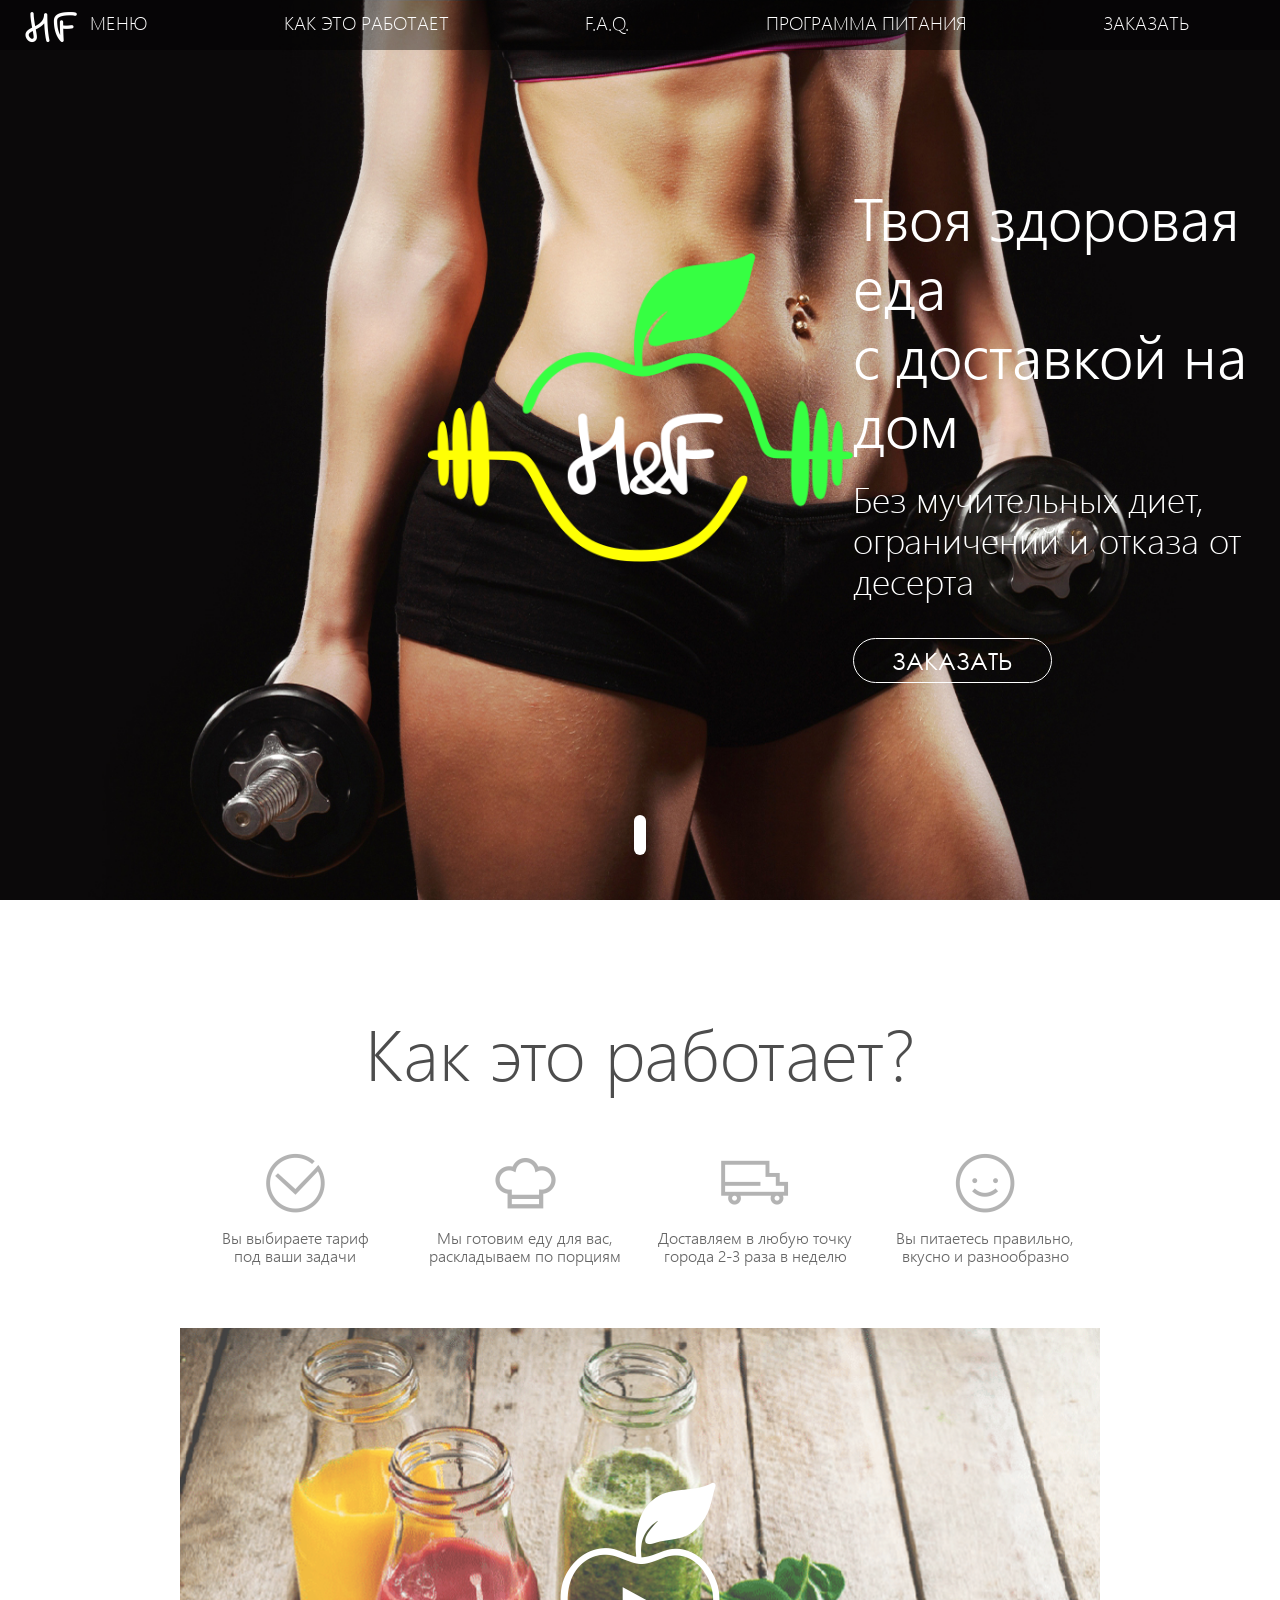
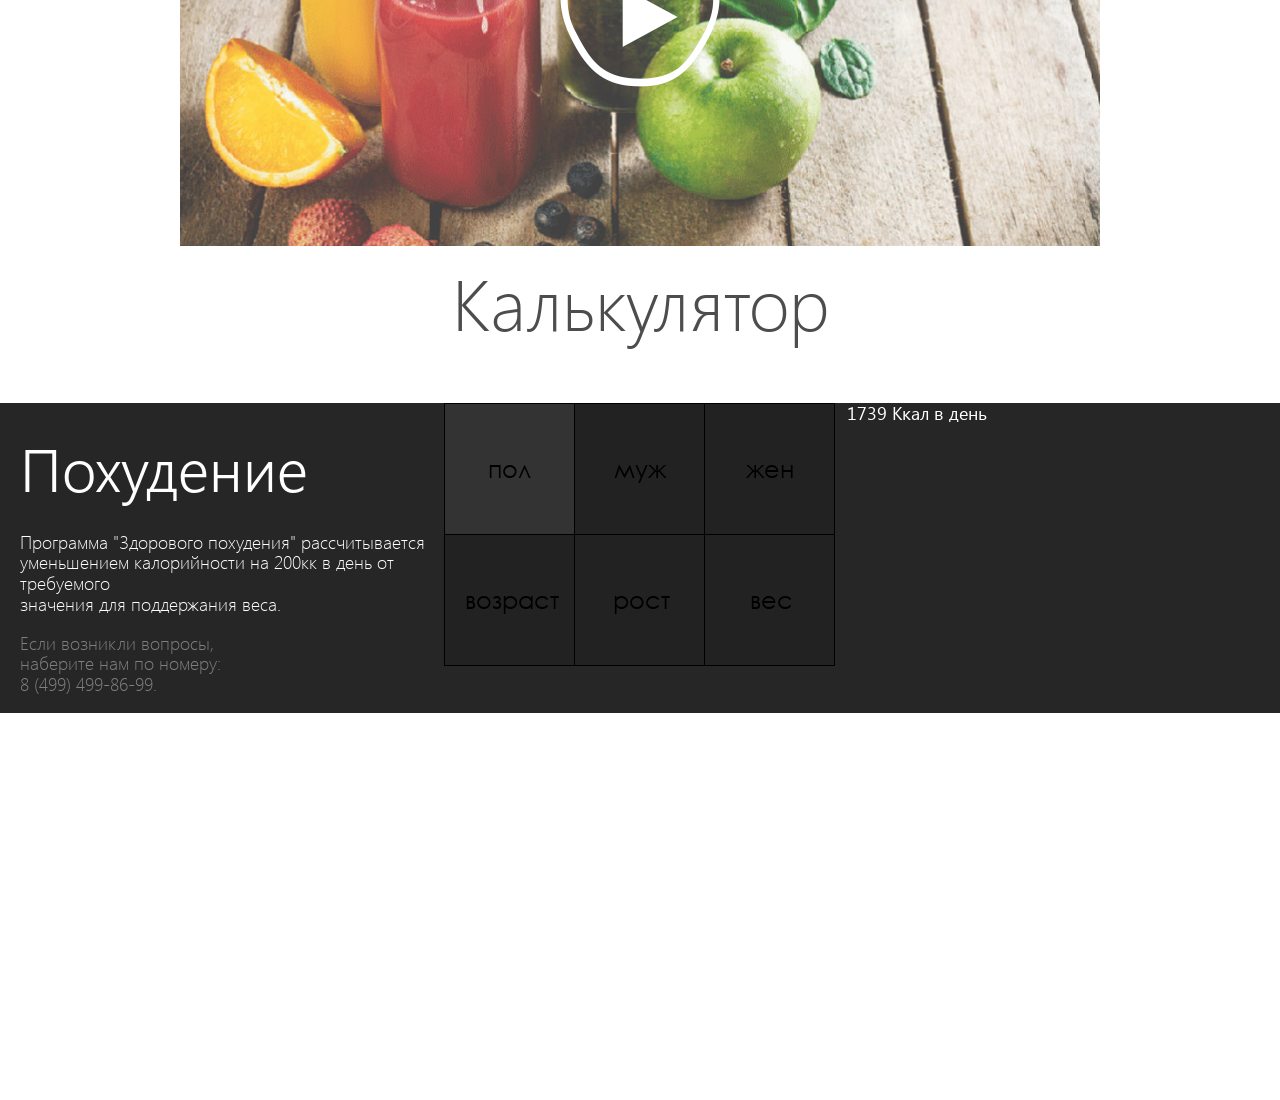
==== index.html @ db001de8 "calculator" ====
<!doctype html>
<html class="no-js" lang="">
    <head>
        <meta charset="utf-8">
        <meta http-equiv="x-ua-compatible" content="ie=edge">
        <title></title>
        <meta name="description" content="">
        <meta name="viewport" content="width=device-width, initial-scale=1">

        <link rel="manifest" href="site.webmanifest">
        <link rel="apple-touch-icon" href="icon.png">
        <!-- Place favicon.ico in the root directory -->

        <link rel="stylesheet" href="css/fonts.css">
        <link rel="stylesheet" href="css/normalize.css">
        <link rel="stylesheet" href="css/main.css">
    </head>
    <body>
        <!--[if lte IE 9]>
            <p class="browserupgrade">You are using an <strong>outdated</strong> browser. Please <a href="https://browsehappy.com/">upgrade your browser</a> to improve your experience and security.</p>
        <![endif]-->

        <!-- Add your site or application content here -->


        <header class="mainHeader">
            <div class="row justify-center">
                <a href="#main"  class="menu_logo ancorTrigger">
                    <img src="img/logo_white1.png" alt="">
                </a>
                <ul class="row justify-between menu">
                    <li><a class="ancorTrigger" href="#main">Меню</a></li>
                    <li><a class="ancorTrigger" href="#how_it_works">Как это работает</a></li>
                    <li><a class="ancorTrigger" href="#">F.A.Q.</a></li>
                    <li><a class="ancorTrigger" href="#">Программа питания</a></li>
                    <li><a class="ancorTrigger" href="#">Заказать</a></li>
                </ul>
            </div>
        </header>


        <div class="screen firstScreen" id="main">
            <div class="row firstScreen__mainRow">
                <div class="gap"></div>
                <div class="firstScreen__logo">
                    <img class="flex-center" src="img/firstScreen_logo.png" alt="">
                </div>
                <div class="firstScreen__caption">
                    <h2>Твоя здоровая еда<br>
                        с доставкой на дом</h2>
                    <p class="text_36Light">Без мучительных диет,<br>	
                        ограничений и отказа от десерта</p>
                    <a href="#" class="roundButton">Заказать</a>
                </div>
            </div>
            <div class="row firstScreen__bottomRow">
                <a href="#how_it_works" class="flex-center downBtn ancorTrigger" id="firstScreenToSecond"></a>
            </div>
        </div>



        <div class="screen screenWidth_920" id="how_it_works">
					<div class="rowColumn justify-center">
						<div class="titleScreen">
							<h1>Как это работает?</h1>
						</div>
						<div class="howToWork__icons">
							<div class="howToWork__iconItem">
								<div class="howToWork__icon"><img src="img/1.png" alt=""></div>
								<p>Вы выбираете тариф<br>под ваши задачи</p>
							</div>
							<div class="howToWork__iconItem">
								<div class="howToWork__icon"><img src="img/2.png" alt=""></div>
								<p>Мы готовим еду для вас,<br>раскладываем по порциям</p>
							</div>
							<div class="howToWork__iconItem">
								<div class="howToWork__icon"><img src="img/3.png" alt=""></div>
								<p>Доставляем в любую точку <br>города 2-3 раза в неделю</p>
							</div>
							<div class="howToWork__iconItem">
								<div class="howToWork__icon"><img src="img/4.png" alt=""></div>
								<p>Вы питаетесь правильно,<br>вкусно и разнообразно</p>
							</div>
						</div>

						<div class="howToWork__video">
							<div class="howToWork__videoContainer">
								<video class="videoHF" width="100%" height="100%" poster="img/preview.png" >
									<source src="video/fulll.mp4" type='video/mp4;codecs="avc1.42E01E, mp4a.40.2"' />
									<source src="video/fulll.webm" type='video/webm; codecs="vorbis,vp8"'/>
									Тег video не поддерживается вашим браузером.  
								</video>
							</div>
							<div class="howToWork__videoControls">
								<div class="playAndPause" class="paused" >
									<img class="playImg" src="img/play.png" alt="">
									<img class="pauseImg" src="img/pause.png" alt="">
								</div>
							</div>
						</div>
						
					</div>
        </div>
					
				<div class="screen" id="calculatorSection">
					<div class="titleScreen">
						<h1>Калькулятор</h1>
					</div>

					<div class="calcWrap">
						<div class="row">
							<div class="calcSectionBlock column-4">
								<h2 class="calcSectionBlock__title">Похудение</h2>
								<div class="calcSectionBlock_description">
									<p>Программа "Здорового похудения" рассчитывается <br>уменьшением калорийности на 200кк в день от требуемого <br>значения для поддержания веса.</p>
								</div>

								<div class="calcSectionBlock__adres">
									<p>Если возникли вопросы, <br>
										наберите нам по номеру: <br> 
										8 (499) 499-86-99.</p>
								</div>

							</div>
							<div class="calcSectionBlock column-4">
								<div class="calculator">
									<div class="calculatorOptions calculatorTable">
										<div class="calculatorRow">
											<div class="calculatorOptions__item calculatorOptions__item_bgLight calculatorCell">
												<span>пол</span>
											</div>
											<div class="calculatorOptions__item calculatorCell">
												<input id="male" type="radio" name="sex">
												<label for="male">муж</label>
											</div>
											<div class="calculatorOptions__item calculatorCell">
												<input id="female" type="radio" name="sex">
												<label for="female">жен</label>
											</div>
										</div>
										<div class="calculatorRow">
											<div class="calculatorOptions__item calculatorCell">
												<input type="text" placeholder="возраст">
											</div>
											<div class="calculatorOptions__item calculatorCell">
												<input type="text" placeholder="рост">
											</div>
											<div class="calculatorOptions__item calculatorCell">
												<input type="text" placeholder="вес">
											</div>
										</div>
									</div>
								</div>
							</div>
							<div class="calcSectionBlock column-4">
								<div class="calculatorOutput">
									1739 Ккал в день
								</div>
							</div>
						</div>
					</div>

				</div>

        <script src="js/vendor/modernizr-3.5.0.min.js"></script>
        <script src="https://code.jquery.com/jquery-3.2.1.min.js" integrity="sha256-hwg4gsxgFZhOsEEamdOYGBf13FyQuiTwlAQgxVSNgt4=" crossorigin="anonymous"></script>
        <script>window.jQuery || document.write('<script src="js/vendor/jquery-3.2.1.min.js"><\/script>')</script>
        <script src="js/jquery.easings.js"></script>
        <script src="js/plugins.js"></script>
        <script src="js/main.js"></script>

        <!-- Google Analytics: change UA-XXXXX-Y to be your site's ID. -->
        <script>
            window.ga=function(){ga.q.push(arguments)};ga.q=[];ga.l=+new Date;
            ga('create','UA-XXXXX-Y','auto');ga('send','pageview')
        </script>
        <script src="https://www.google-analytics.com/analytics.js" async defer></script>
    </body>
</html>
---- css/fonts.css ----
/* This stylesheet generated by Transfonter (https://transfonter.org) on August 23, 2017 4:44 PM */

@font-face {
	font-family: 'SegoeUiLight';
	src: url('../fonts/SegoeUI-Light.eot');
	src: local('Segoe UI Light'), local('SegoeUI-Light'),
		url('../fonts/SegoeUI-Light.eot?#iefix') format('embedded-opentype'),
		url('../fonts/SegoeUI-Light.woff') format('woff'),
		url('../fonts/SegoeUI-Light.ttf') format('truetype');
	font-weight: 200;
	font-style: normal;
}


@font-face {
    font-family: 'SegoeUiSemilight';
    src: url('../fonts/SegoeUI-SemiLight.eot');
    src: local('Segoe UI SemiLight'), local('SegouUI-SemiLight'),
        url('../fonts/SegoeUI-Semilight.eot?#iefix') format('embedded-opentype'),
        url('../fonts/SegoeUI-Semilight.woff') format('woff'),
        url('../fonts/SegoeUI-Semilight.ttf')  format('truetype');
    font-weight: 300;
    font-style: normal;
}

@font-face {
	font-family: 'SegoeUiBoldItalic';
	src: url('../fonts/SegoeUI-BoldItalic.eot');
	src: local('Segoe UI Bold Italic'), local('SegoeUI-BoldItalic'),
		url('../fonts/SegoeUI-BoldItalic.eot?#iefix') format('embedded-opentype'),
		url('../fonts/SegoeUI-BoldItalic.woff') format('woff'),
		url('../fonts/SegoeUI-BoldItalic.ttf') format('truetype');
	font-weight: bold;
	font-style: italic;
}

@font-face {
	font-family: 'SegoeUiSemiBold';
	src: url('../fonts/SegoeUI-SemiBold.eot');
	src: local('Segoe UI Semibold'), local('SegoeUI-SemiBold'),
		url('../fonts/SegoeUI-SemiBold.eot?#iefix') format('embedded-opentype'),
		url('../fonts/SegoeUI-SemiBold.woff') format('woff'),
		url('../fonts/SegoeUI-SemiBold.ttf') format('truetype');
	font-weight: 600;
	font-style: normal;
}

@font-face {
	font-family: 'SegoeUiRegular';
	src: url('../fonts/SegoeUI.eot');
	src: local('Segoe UI'), local('SegoeUI'),
		url('../fonts/SegoeUI.eot?#iefix') format('embedded-opentype'),
		url('../fonts/SegoeUI.woff') format('woff'),
		url('../fonts/SegoeUI.ttf') format('truetype');
	font-weight: normal;
	font-style: normal;
}

@font-face {
	font-family: 'SegoeUiBold';
	src: url('../fonts/SegoeUI-Bold.eot');
	src: local('Segoe UI Bold'), local('SegoeUI-Bold'),
		url('../fonts/SegoeUI-Bold.eot?#iefix') format('embedded-opentype'),
		url('../fonts/SegoeUI-Bold.woff') format('woff'),
		url('../fonts/SegoeUI-Bold.ttf') format('truetype');
	font-weight: bold;
	font-style: normal;
}

@font-face {
	font-family: 'SegoeUiItalic';
	src: url('../fonts/SegoeUI-Italic.eot');
	src: local('Segoe UI Italic'), local('SegoeUI-Italic'),
		url('../fonts/SegoeUI-Italic.eot?#iefix') format('embedded-opentype'),
		url('../fonts/SegoeUI-Italic.woff') format('woff'),
		url('../fonts/SegoeUI-Italic.ttf') format('truetype');
	font-weight: normal;
	font-style: italic;
}


@font-face {
    font-family: 'Century Gothic';
    src: url('../fonts/CenturyGothic-Italic.eot');
    src: local('Century Gothic Italic'), local('CenturyGothic-Italic'),
    url('../fonts/CenturyGothic-Italic.eot?#iefix') format('embedded-opentype'),
    url('../fonts/CenturyGothic-Italic.woff') format('woff'),
    url('../fonts/CenturyGothic-Italic.ttf') format('truetype');
    font-weight: normal;
    font-style: italic;
}

@font-face {
    font-family: 'CenturyGothic';
    src: url('../fonts/CenturyGothic.eot');
    src: local('Century Gothic'), local('CenturyGothic'),
    url('../fonts/CenturyGothic.eot?#iefix') format('embedded-opentype'),
    url('../fonts/CenturyGothic.woff') format('woff'),
    url('../fonts/CenturyGothic.ttf') format('truetype');
    font-weight: normal;
    font-style: normal;
}

@font-face {
    font-family: 'Century Gothic';
    src: url('../fonts/CenturyGothic-Bold.eot');
    src: local('Century Gothic Bold'), local('CenturyGothic-Bold'),
    url('../fonts/CenturyGothic-Bold.eot?#iefix') format('embedded-opentype'),
    url('../fonts/CenturyGothic-Bold.woff') format('woff'),
    url('../fonts/CenturyGothic-Bold.ttf') format('truetype');
    font-weight: bold;
    font-style: normal;
}

@font-face {
    font-family: 'Century Gothic';
    src: url('../fonts/CenturyGothic-BoldItalic.eot');
    src: local('Century Gothic Bold Italic'), local('CenturyGothic-BoldItalic'),
    url('../fonts/CenturyGothic-BoldItalic.eot?#iefix') format('embedded-opentype'),
    url('../fonts/CenturyGothic-BoldItalic.woff') format('woff'),
    url('../fonts/CenturyGothic-BoldItalic.ttf') format('truetype');
    font-weight: bold;
    font-style: italic;
}
---- css/main.css ----
/*! HTML5 Boilerplate v6.0.1 | MIT License | https://html5boilerplate.com/ */

/*
 * What follows is the result of much research on cross-browser styling.
 * Credit left inline and big thanks to Nicolas Gallagher, Jonathan Neal,
 * Kroc Camen, and the H5BP dev community and team.
 */

/* ==========================================================================
   Base styles: opinionated defaults
   ========================================================================== */

html {
    color: #222;
    font-size: 1em;
    line-height: 1.15;
    font-family: "SegoeUiRegular";
}

/*
 * Remove text-shadow in selection highlight:
 * https://twitter.com/miketaylr/status/12228805301
 *
 * Vendor-prefixed and regular ::selection selectors cannot be combined:
 * https://stackoverflow.com/a/16982510/7133471
 *
 * Customize the background color to match your design.
 */

::-moz-selection {
    background: #36ff42;
    text-shadow: none;
}

::selection {
    background: #36ff42;
    text-shadow: none;
}

/*
 * Remove the gap between audio, canvas, iframes,
 * images, videos and the bottom of their containers:
 * https://github.com/h5bp/html5-boilerplate/issues/440
 */

audio,
canvas,
iframe,
img,
svg,
video {
    vertical-align: middle;
}

/*
 * Remove default fieldset styles.
 */

fieldset {
    border: 0;
    margin: 0;
    padding: 0;
}

/*
 * Allow only vertical resizing of textareas.
 */

textarea {
    resize: vertical;
}

/* ==========================================================================
   Browser Upgrade Prompt
   ========================================================================== */

.browserupgrade {
    margin: 0.2em 0;
    background: #ccc;
    color: #000;
    padding: 0.2em 0;
}

/* ==========================================================================
   Author's custom styles
   ========================================================================== */


/* HEADERS */

h1, h2, h3, h4, h5, h6 {
    color: #4d4d4d;
}

.titleScreen {
    text-align: center;
    padding: 60px 0;
    width: 100%;
}

.titleScreen h1 {
    margin: 0;
}


h1 {
    font-weight: 200;
    font-size: 72px;
    font-family: 'SegoeUiLight';
}

h2 {
    font-weight: 300;
    font-size: 60px;
}

h3 {
    font-weight: 300;
    font-size: 48px;
}

/* DIFFERENT TEXT PROPERTIES */

.text_36Light {
    font-size: 36px;
    font-weight: 200;
}



/* GREED */
/* мини-сетка вместо бутстрапа */

/* контейнер, занимающий один скрин */
.screen {
    display: flex;
    flex-direction: column;
    width: 100%;
    height: 100vh;
    background-repeat: no-repeat;
    background-size: cover;
    box-sizing: border-box;
}

.screenWidth_920 {
    max-width: 920px;
    margin: auto;
}

.row {
    display: flex;
    flex-direction: row;
    flex-wrap: wrap;
}

.rowColumn {
    display: flex;
    flex-direction: column;
}

.justify-center {
    justify-content: center;
}

.justify-start {
    justify-content: flex-start;
}

.justify-end {
    justify-content: flex-end;
}

.justify-between {
    justify-content: space-between;
}

.justify-around {
    justify-content: space-around;
}

/* центрирует блок внутри флекс-контейнера */
.flex-center {
    margin: auto;
}

/*необходимые колонки по бутстрапу*/

.column-4 {
    flex: 0 0 33.333333%;
    max-width: 33.333333%;
}

/* END OF GREED */


.mainHeader {
    position: fixed;
    width: 100vw;
    background-color: rgba(0, 0, 0, 0.4);
    transition: all .2s ease;
    z-index: 1000;
}

.mainHeader.white {
    background-color: #fff;
    box-shadow: 0px 0px 10px 1px rgba(0,0,0,0.1);
}

.mainHeader.white .menu > li > a {
    color: #666;
}

.mainHeader.white .menu_logo {
    filter: brightness(0.7);
}

.menu {
    padding: 0;
    list-style: none;
    width: 1100px;
    margin-top: 12px;
    font-family: 'SegoeUiLight';
}

.menu > li > a {
    text-transform: uppercase;
    font-size: 19px;
    color: #fff;
    text-decoration: none;
    transition: all .2s ease;
}

.menu_logo {
    position: absolute;
    left: 25px;
    top: 12px;
    transition: all .2s ease;
}

.roundButton {
    font-family: 'CenturyGothic';
    text-transform: uppercase;
    font-size: 24px;
    color: #fff;
    text-decoration: none;
    display: inline-block;
    border: 1px solid #fff;
    border-radius: 50px;
    padding: 8px 38px;
}

/* FIRST SCREEN */

.firstScreen {
    background-image: url(../img/firstScreen.jpg);
    align-items: stretch;
}

.firstScreen__mainRow {
    margin: auto 0;
}

.firstScreen__mainRow > div {
    flex-basis: 33.3333%;
    color: #fff;
}

.firstScreen__logo {
    display: flex;
}

.firstScreen__logo img {
    max-width: 100%;
}

.firstScreen__caption > h2 {
    margin-bottom: 20px;
    font-family: 'SegoeUiSemilight';
    color: #fff;
}

.firstScreen__caption > p {
    margin-top: 0;
    font-family: 'SegoeUiLight';
}

.firstScreen__bottomRow {
    padding-bottom: 45px;
}

.firstScreen__bottomRow > .downBtn {
    display: inline-block;
    width: 12px;
    height: 40px;
    background-color: #fff;
    border-radius: 40px;
    cursor: pointer;
    position: relative;
}

.firstScreen__bottomRow > .downBtn:hover {
    animation: bounce 0.5s 1;
}

@keyframes bounce {
    0%, 100% {
        top: 0;
    }

    50% {
        top: 5px;
    }
}

/* END FIRST SCREEN */


/* SECOND SCREEN*/

#how_it_works {
    padding-top: 50px;
    padding-bottom: 50px;
}

.howToWork__icons {
    flex-direction: row;
    display: flex;
}

.howToWork__iconItem {
    width: 25%;
}

.howToWork__icon {
    height: 60px;
    display: flex;
    align-items: center;
}

.howToWork__icon img {
    display: block;
    margin: auto;
}

.howToWork__iconItem {
    color: #666;
    font-size: 16px;
    font-family: 'SegoeUiSemilight';
    text-align: center;
    vertical-align: middle;
}
.howToWork__video {
    position: relative;
    margin-top: 5%;
}

.howToWork__videoControls {
    position: absolute;
    left: 0;
    right: 0;
    top: 0;
    bottom: 0;
    background-color: rgba(255,255,255,0.25);
    -webkit-transition: all 0.5s ease;
    -o-transition: all 0.5s ease;
    transition: all 0.5s ease;
}
        
.howToWork__videoControls.paused {
    background-color: transparent;
}

.playAndPause {
    display: block;
    text-align: center;
    -webkit-transition: all 0.5s ease;
    -o-transition: all 0.5s ease;
    transition: all 0.5s ease;
    opacity: 1;
    width: 160px;
    margin: auto;
    position: absolute;
    left: calc(50% - 80px);
    top: calc(50% - 105px);
}

.playAndPause img {
    cursor: pointer;
    max-width: 100%;
}

.playAndPause .playImg {
    display: block;
}
.playAndPause .pauseImg {
    display: none;
}
.howToWork__videoControls.paused .playAndPause .pauseImg {
    display: block;
}
.howToWork__videoControls.paused .playAndPause .playImg {
    display: none;
}

.howToWork__videoControls.paused .playAndPause {
    width: 50px;
    left: 20px;
    top: calc(100% - 75px);
}


/* END SECOND SCREEN*/



/*THIRD SCREEN*/

.calcWrap {
    background-color: #262626;
    color: #fff;
    padding: 0 20px;
    font-size: 18px;

}

.calculator {
    text-align: center;
}
.calculatorOptions  {
    max-width: 390px;
    margin: auto;
}
.calcSectionBlock__title {
    font-family: 'SegoeUiSemilight';
    color: #fff;
    margin: 30px 0;
}

.calcSectionBlock_description p {
    margin: 0;
}

.calcSectionBlock_description,
.calcSectionBlock__adres {
    font-family: 'SegoeUiLight';
}

.calcSectionBlock__adres {
    color: #808080;
}

.calculator input {
    max-width: 100%;
}

.calculatorOptions__item {
    background-color: #222223;
    font-size: 24px;
    height: 130px;
}

.calculatorOptions__item_bgLight {
    background-color: #333333;
}


.calculatorOptions__item input[type="radio"] {
    position: absolute;
    opacity: 0;
}

.calculatorOptions__item input[type="radio"]:checked + label {
    color: #fff;
}

.calculatorOptions__item label,
.calculatorOptions__item span {
    color: #000;
    font-family: 'CenturyGothic';
}
.calculatorOptions__item label {
    cursor: pointer;
}

.calculatorOptions__item input {
    background-color: transparent;
    display: inline-block;
    text-align: center;
    border: none;
    outline: none;
    color: #000;
    font-family: 'CenturyGothic';
}
.calculatorOptions__item input::placeholder {
    color: #000;
    font-family: 'CenturyGothic';
}

.calculatorTable {
    display: table;
    width: 100%;
    border-collapse: collapse;
    border: 1px solid #000;
    table-layout: fixed
}
.calculatorRow {
    display: table-row;
}
.calculatorCell {
    display: table-cell;
    border: 1px solid #000;
    vertical-align: middle;
}

/* END THIRD SCREEN*/






/* ==========================================================================
   Helper classes
   ========================================================================== */

/*
 * Hide visually and from screen readers
 */

.hidden {
    display: none !important;
}

/*
 * Hide only visually, but have it available for screen readers:
 * https://snook.ca/archives/html_and_css/hiding-content-for-accessibility
 *
 * 1. For long content, line feeds are not interpreted as spaces and small width
 *    causes content to wrap 1 word per line:
 *    https://medium.com/@jessebeach/beware-smushed-off-screen-accessible-text-5952a4c2cbfe
 */

.visuallyhidden {
    border: 0;
    clip: rect(0 0 0 0);
    -webkit-clip-path: inset(50%);
    clip-path: inset(50%);
    height: 1px;
    margin: -1px;
    overflow: hidden;
    padding: 0;
    position: absolute;
    width: 1px;
    white-space: nowrap; /* 1 */
}

/*
 * Extends the .visuallyhidden class to allow the element
 * to be focusable when navigated to via the keyboard:
 * https://www.drupal.org/node/897638
 */

.visuallyhidden.focusable:active,
.visuallyhidden.focusable:focus {
    clip: auto;
    -webkit-clip-path: none;
    clip-path: none;
    height: auto;
    margin: 0;
    overflow: visible;
    position: static;
    width: auto;
    white-space: inherit;
}

/*
 * Hide visually and from screen readers, but maintain layout
 */

.invisible {
    visibility: hidden;
}

/*
 * Clearfix: contain floats
 *
 * For modern browsers
 * 1. The space content is one way to avoid an Opera bug when the
 *    `contenteditable` attribute is included anywhere else in the document.
 *    Otherwise it causes space to appear at the top and bottom of elements
 *    that receive the `clearfix` class.
 * 2. The use of `table` rather than `block` is only necessary if using
 *    `:before` to contain the top-margins of child elements.
 */

.clearfix:before,
.clearfix:after {
    content: " "; /* 1 */
    display: table; /* 2 */
}

.clearfix:after {
    clear: both;
}

/* ==========================================================================
   EXAMPLE Media Queries for Responsive Design.
   These examples override the primary ('mobile first') styles.
   Modify as content requires.
   ========================================================================== */

@media only screen and (min-width: 35em) {
    /* Style adjustments for viewports that meet the condition */
}

@media print,
       (-webkit-min-device-pixel-ratio: 1.25),
       (min-resolution: 1.25dppx),
       (min-resolution: 120dpi) {
    /* Style adjustments for high resolution devices */
}

/* ==========================================================================
   Print styles.
   Inlined to avoid the additional HTTP request:
   http://www.phpied.com/delay-loading-your-print-css/
   ========================================================================== */

@media print {
    *,
    *:before,
    *:after {
        background: transparent !important;
        color: #000 !important; /* Black prints faster:
                                   http://www.sanbeiji.com/archives/953 */
        box-shadow: none !important;
        text-shadow: none !important;
    }

    a,
    a:visited {
        text-decoration: underline;
    }

    a[href]:after {
        content: " (" attr(href) ")";
    }

    abbr[title]:after {
        content: " (" attr(title) ")";
    }

    /*
     * Don't show links that are fragment identifiers,
     * or use the `javascript:` pseudo protocol
     */

    a[href^="#"]:after,
    a[href^="javascript:"]:after {
        content: "";
    }

    pre {
        white-space: pre-wrap !important;
    }
    pre,
    blockquote {
        border: 1px solid #999;
        page-break-inside: avoid;
    }

    /*
     * Printing Tables:
     * http://css-discuss.incutio.com/wiki/Printing_Tables
     */

    thead {
        display: table-header-group;
    }

    tr,
    img {
        page-break-inside: avoid;
    }

    p,
    h2,
    h3 {
        orphans: 3;
        widows: 3;
    }

    h2,
    h3 {
        page-break-after: avoid;
    }
}
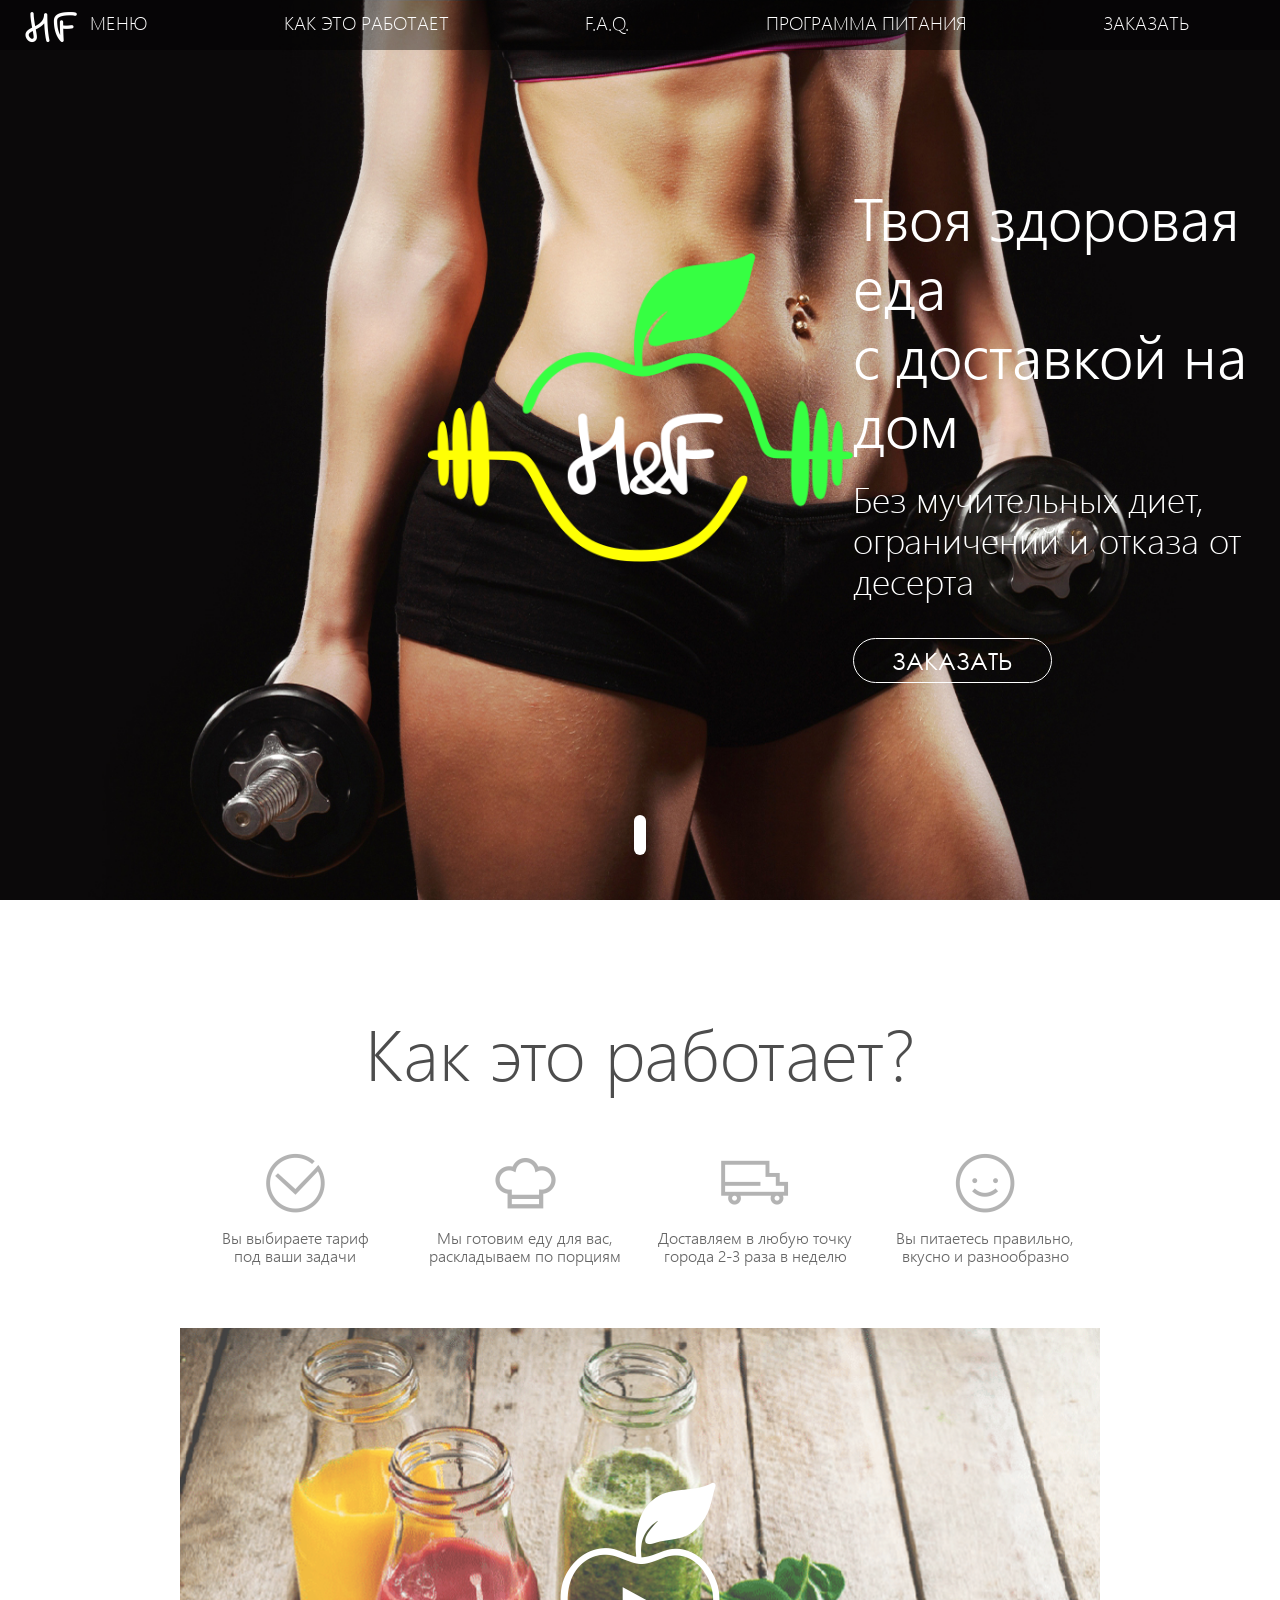
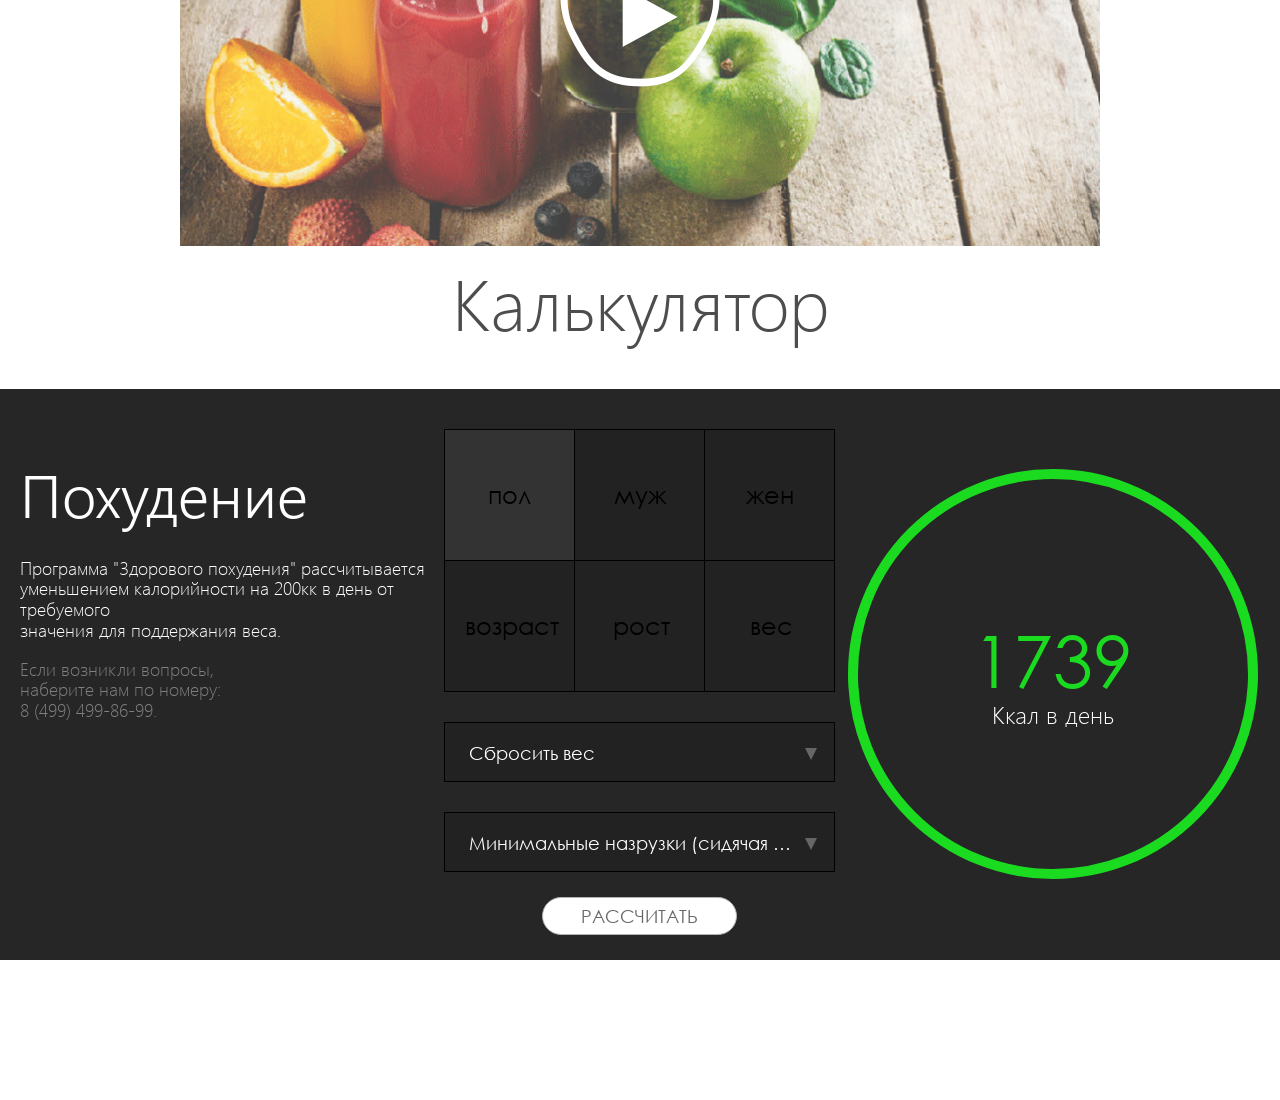
==== commit 52a9085d: "calculator finished + jq ui added" ====
--- a/index.html
+++ b/index.html
@@ -13,6 +13,7 @@
 
         <link rel="stylesheet" href="css/fonts.css">
         <link rel="stylesheet" href="css/normalize.css">
+        <link rel="stylesheet" href="js/jquery-ui-1.12.1.custom/jquery-ui.min.css">
         <link rel="stylesheet" href="css/main.css">
     </head>
     <body>
@@ -41,14 +42,14 @@
 
         <div class="screen firstScreen" id="main">
             <div class="row firstScreen__mainRow">
-                <div class="gap"></div>
-                <div class="firstScreen__logo">
+                <div class="gap col-third"></div>
+                <div class="firstScreen__logo col-third">
                     <img class="flex-center" src="img/firstScreen_logo.png" alt="">
                 </div>
-                <div class="firstScreen__caption">
+                <div class="firstScreen__caption col-third">
                     <h2>Твоя здоровая еда<br>
                         с доставкой на дом</h2>
-                    <p class="text_36Light">Без мучительных диет,<br>	
+                    <p class="text_36Light">Без мучительных диет,<br>
                         ограничений и отказа от десерта</p>
                     <a href="#" class="roundButton">Заказать</a>
                 </div>
@@ -89,7 +90,7 @@
 								<video class="videoHF" width="100%" height="100%" poster="img/preview.png" >
 									<source src="video/fulll.mp4" type='video/mp4;codecs="avc1.42E01E, mp4a.40.2"' />
 									<source src="video/fulll.webm" type='video/webm; codecs="vorbis,vp8"'/>
-									Тег video не поддерживается вашим браузером.  
+									Тег video не поддерживается вашим браузером.
 								</video>
 							</div>
 							<div class="howToWork__videoControls">
@@ -99,10 +100,10 @@
 								</div>
 							</div>
 						</div>
-						
+
 					</div>
         </div>
-					
+
 				<div class="screen" id="calculatorSection">
 					<div class="titleScreen">
 						<h1>Калькулятор</h1>
@@ -110,7 +111,7 @@
 
 					<div class="calcWrap">
 						<div class="row">
-							<div class="calcSectionBlock column-4">
+							<div class="calcSectionBlock col-third">
 								<h2 class="calcSectionBlock__title">Похудение</h2>
 								<div class="calcSectionBlock_description">
 									<p>Программа "Здорового похудения" рассчитывается <br>уменьшением калорийности на 200кк в день от требуемого <br>значения для поддержания веса.</p>
@@ -118,12 +119,12 @@
 
 								<div class="calcSectionBlock__adres">
 									<p>Если возникли вопросы, <br>
-										наберите нам по номеру: <br> 
+										наберите нам по номеру: <br>
 										8 (499) 499-86-99.</p>
 								</div>
 
 							</div>
-							<div class="calcSectionBlock column-4">
+							<div class="calcSectionBlock col-third">
 								<div class="calculator">
 									<div class="calculatorOptions calculatorTable">
 										<div class="calculatorRow">
@@ -151,11 +152,31 @@
 											</div>
 										</div>
 									</div>
-								</div>
-							</div>
-							<div class="calcSectionBlock column-4">
-								<div class="calculatorOutput">
-									1739 Ккал в день
+                                    <div class="selectMenu">
+                                        <select name="purpose" id="purposeSelect">
+                                            <option value="popularity" selected>Сбросить вес</option>
+                                            <option value="price_descen">По цене (по убыванию)</option>
+                                            <option value="price_ascen">По цене (по возрастанию)</option>
+                                        </select>
+                                    </div>
+                                    <div class="selectMenu">
+                                        <select name="purpose" id="activitiesSelect">
+                                            <option value="popularity" selected>Минимальные назрузки (сидячая работа)</option>
+                                            <option value="price_descen">По цене (по убыванию)</option>
+                                            <option value="price_ascen">По цене (по возрастанию)</option>
+                                        </select>
+                                    </div>
+                                    <div class="calculateButton">
+                                        <a href="#" class="roundButton roundButton_grey roundButton_small">Рассчитать</a>
+                                    </div>
+								</div>
+							</div>
+							<div class="calcSectionBlock col-third">
+								<div class="calculatorOutputWrapper">
+                                    <div class="calculatorOutput">
+                                        <p class="calculationResults">1739</p>
+                                        <p class="calculationMeasurement">Ккал в день</p>
+                                    </div>
 								</div>
 							</div>
 						</div>
--- a/css/main.css
+++ b/css/main.css
@@ -183,9 +183,9 @@
     margin: auto;
 }
 
-/*необходимые колонки по бутстрапу*/
-
-.column-4 {
+/*колонки*/
+
+.col-third {
     flex: 0 0 33.333333%;
     max-width: 33.333333%;
 }
@@ -249,6 +249,16 @@
     padding: 8px 38px;
 }
 
+.roundButton_grey {
+    border-color: #b3b3b3;
+    color: #666;
+    background-color: #fff;
+}
+
+.roundButton_small {
+    font-size: 18px;
+}
+
 /* FIRST SCREEN */
 
 .firstScreen {
@@ -261,7 +271,6 @@
 }
 
 .firstScreen__mainRow > div {
-    flex-basis: 33.3333%;
     color: #fff;
 }
 
@@ -365,7 +374,7 @@
     -o-transition: all 0.5s ease;
     transition: all 0.5s ease;
 }
-        
+
 .howToWork__videoControls.paused {
     background-color: transparent;
 }
@@ -415,12 +424,16 @@
 
 /*THIRD SCREEN*/
 
+#calculatorSection .titleScreen {
+    padding: 60px 0 46px 0;
+}
+
 .calcWrap {
     background-color: #262626;
     color: #fff;
-    padding: 0 20px;
+    padding: 40px 20px;
     font-size: 18px;
-
+    padding-bottom: 0;
 }
 
 .calculator {
@@ -501,7 +514,7 @@
     width: 100%;
     border-collapse: collapse;
     border: 1px solid #000;
-    table-layout: fixed
+    table-layout: fixed;
 }
 .calculatorRow {
     display: table-row;
@@ -510,6 +523,92 @@
     display: table-cell;
     border: 1px solid #000;
     vertical-align: middle;
+}
+
+.calculatorOutputWrapper {
+    display: flex;
+    width: 390px;
+    height: 390px;
+    border-radius: 50%;
+    border: 10px solid #1bdb21;
+    margin: 40px auto;
+}
+
+.calculatorOutput {
+    margin: auto;
+}
+
+.calculationResults {
+    font-family: 'CenturyGothic';
+    font-size: 72px;
+    color: #1bdb21;
+    margin: 0;
+}
+
+.calculationMeasurement {
+    font-family: 'SegoeUILight';
+    font-size: 24px;
+    color: #fff;
+    margin: 0;
+    text-align: center;
+}
+
+.ui-menu .ui-menu-item-wrapper {
+    padding: 19px 17px 17px 24px;
+}
+
+.ui-menu .ui-state-focus, .ui-menu .ui-state-active {
+    margin: 0;
+}
+
+.ui-selectmenu-menu .ui-menu {
+    background-color: #222223;
+}
+
+.selectMenu {
+    margin-top: 30px;
+}
+
+.selectMenu .ui-selectmenu-button.ui-button {
+    font-family: 'CenturyGothic';
+    font-size: 18px;
+    color: #fff;
+    background-color: #222223;
+    border: 1px solid #000;
+    width: calc(100% - 42px);
+    padding: 19px 17px 17px 24px;
+    outline: none;
+    max-width: 348px;
+    margin: 0;
+}
+
+.ui-selectmenu-menu .ui-menu {
+    background-color: #222223;
+}
+
+.ui-menu .ui-menu-item {
+    color: #fff;
+    font-family: CenturyGothic;
+    font-size: 18px;
+    border-left: 1px solid #000;
+    border-right: 1px solid #000;
+}
+
+.selectMenu .ui-selectmenu-icon.ui-icon {
+    border-top: 12px solid #666;
+    border-left: 6px solid transparent;
+    border-right: 6px solid transparent;
+    top: 6px;
+    transition: all .2s ease;
+}
+
+.selectMenu .ui-selectmenu-button-open .ui-selectmenu-icon.ui-icon {
+    transform: rotateX(-180deg);
+    top: 3px;
+}
+
+.calculateButton {
+    padding: 25px 0;
 }
 
 /* END THIRD SCREEN*/
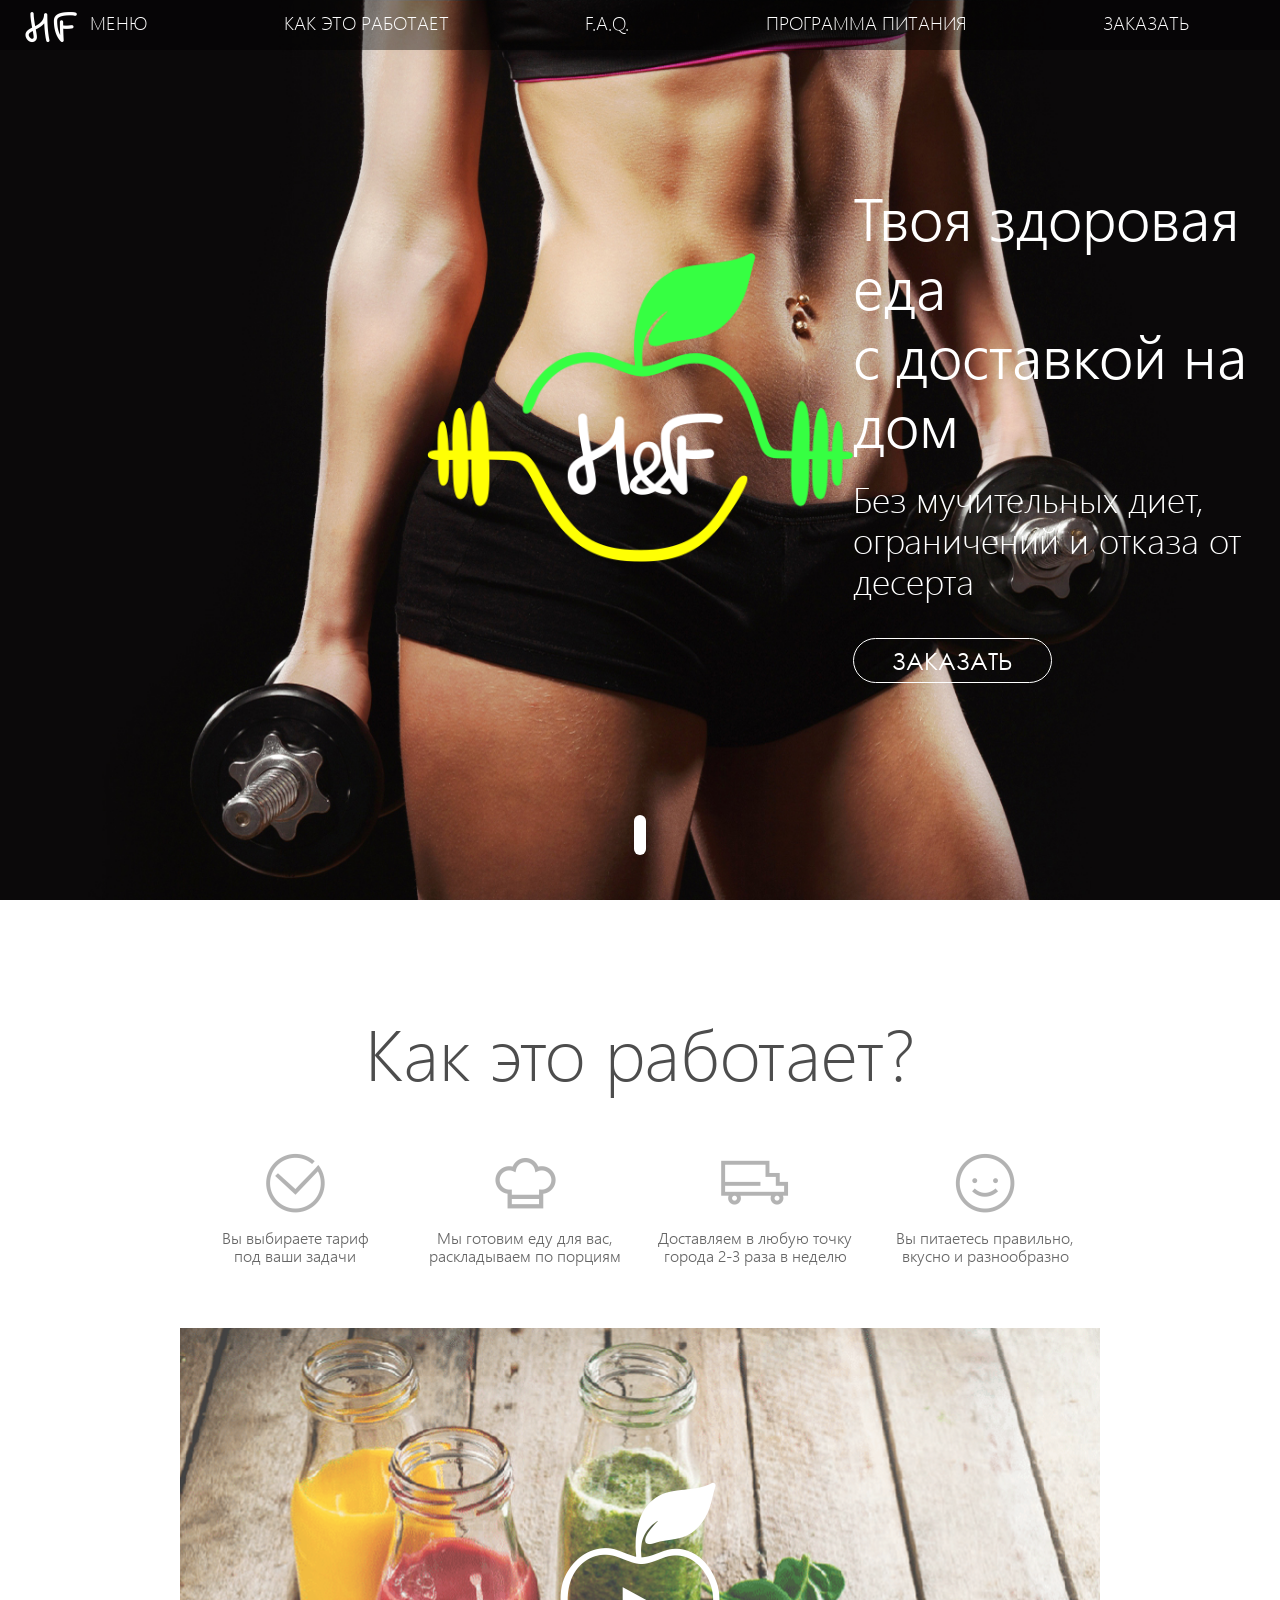
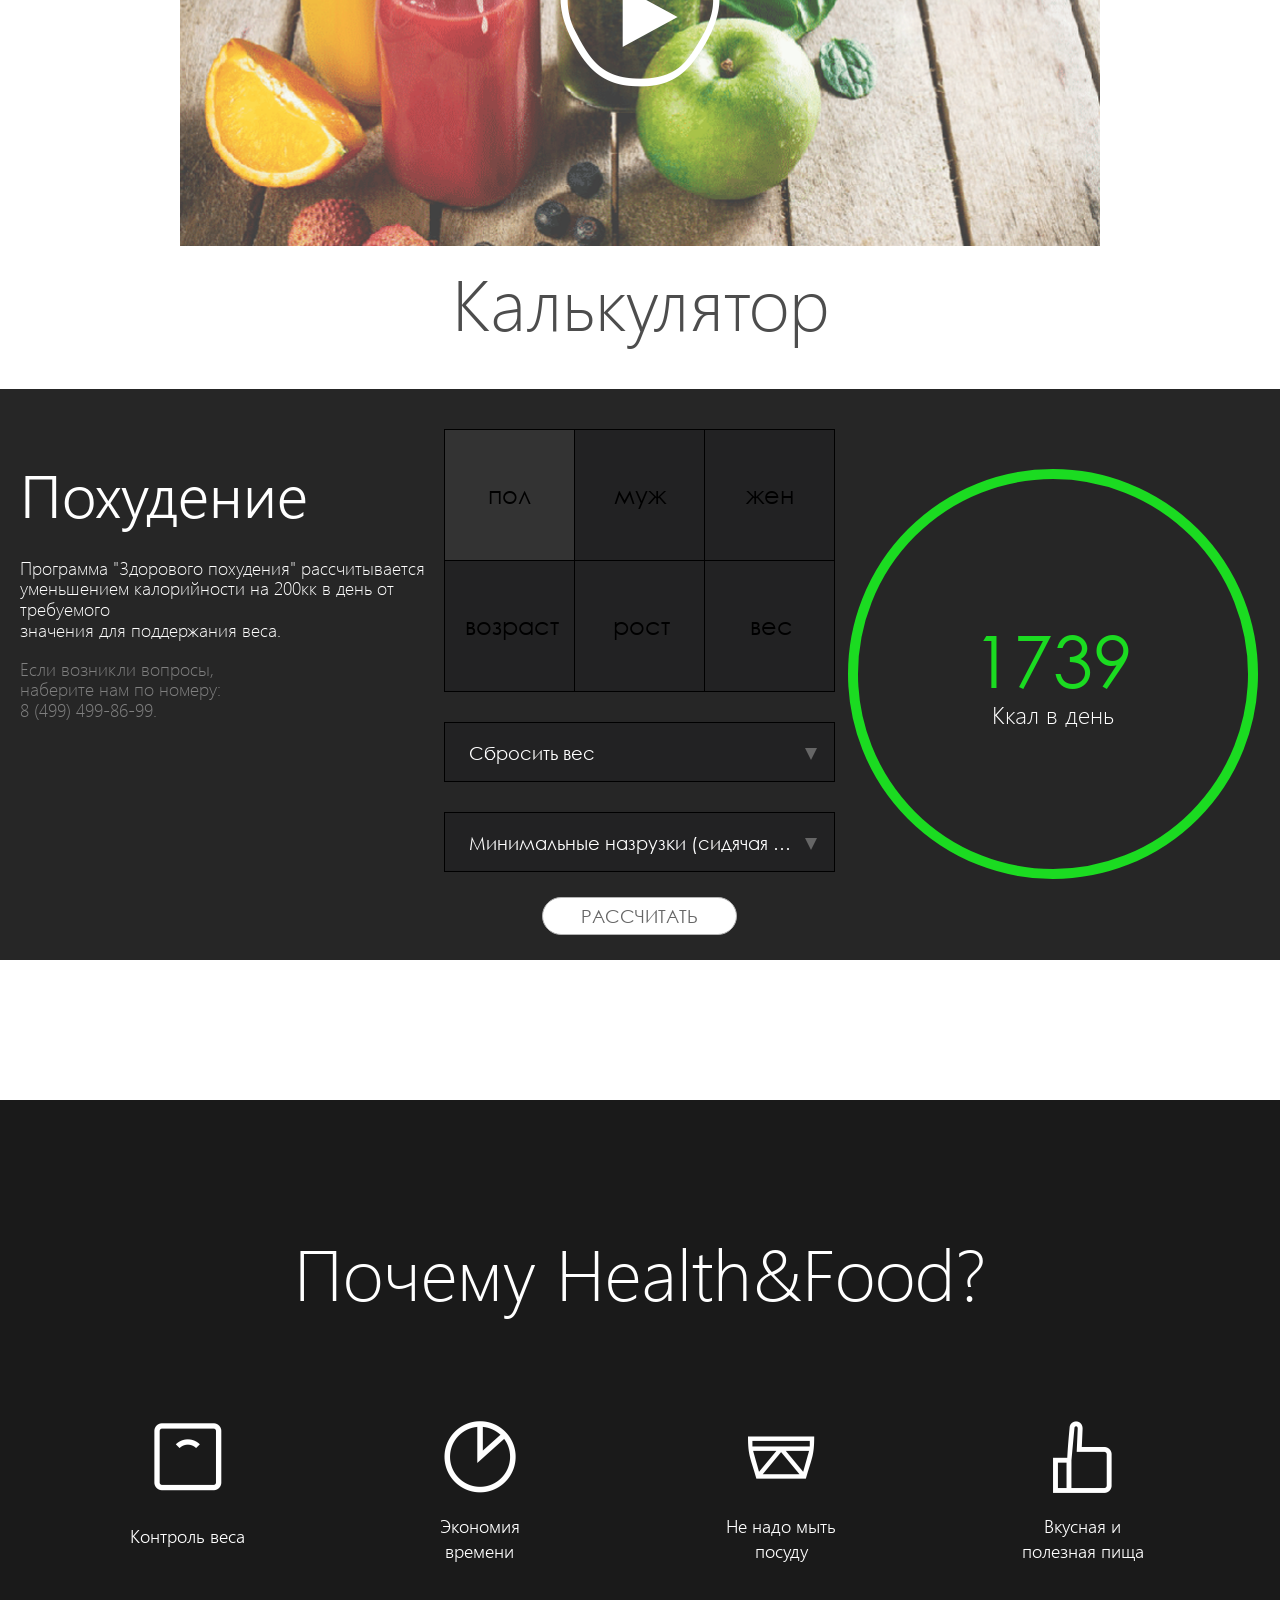
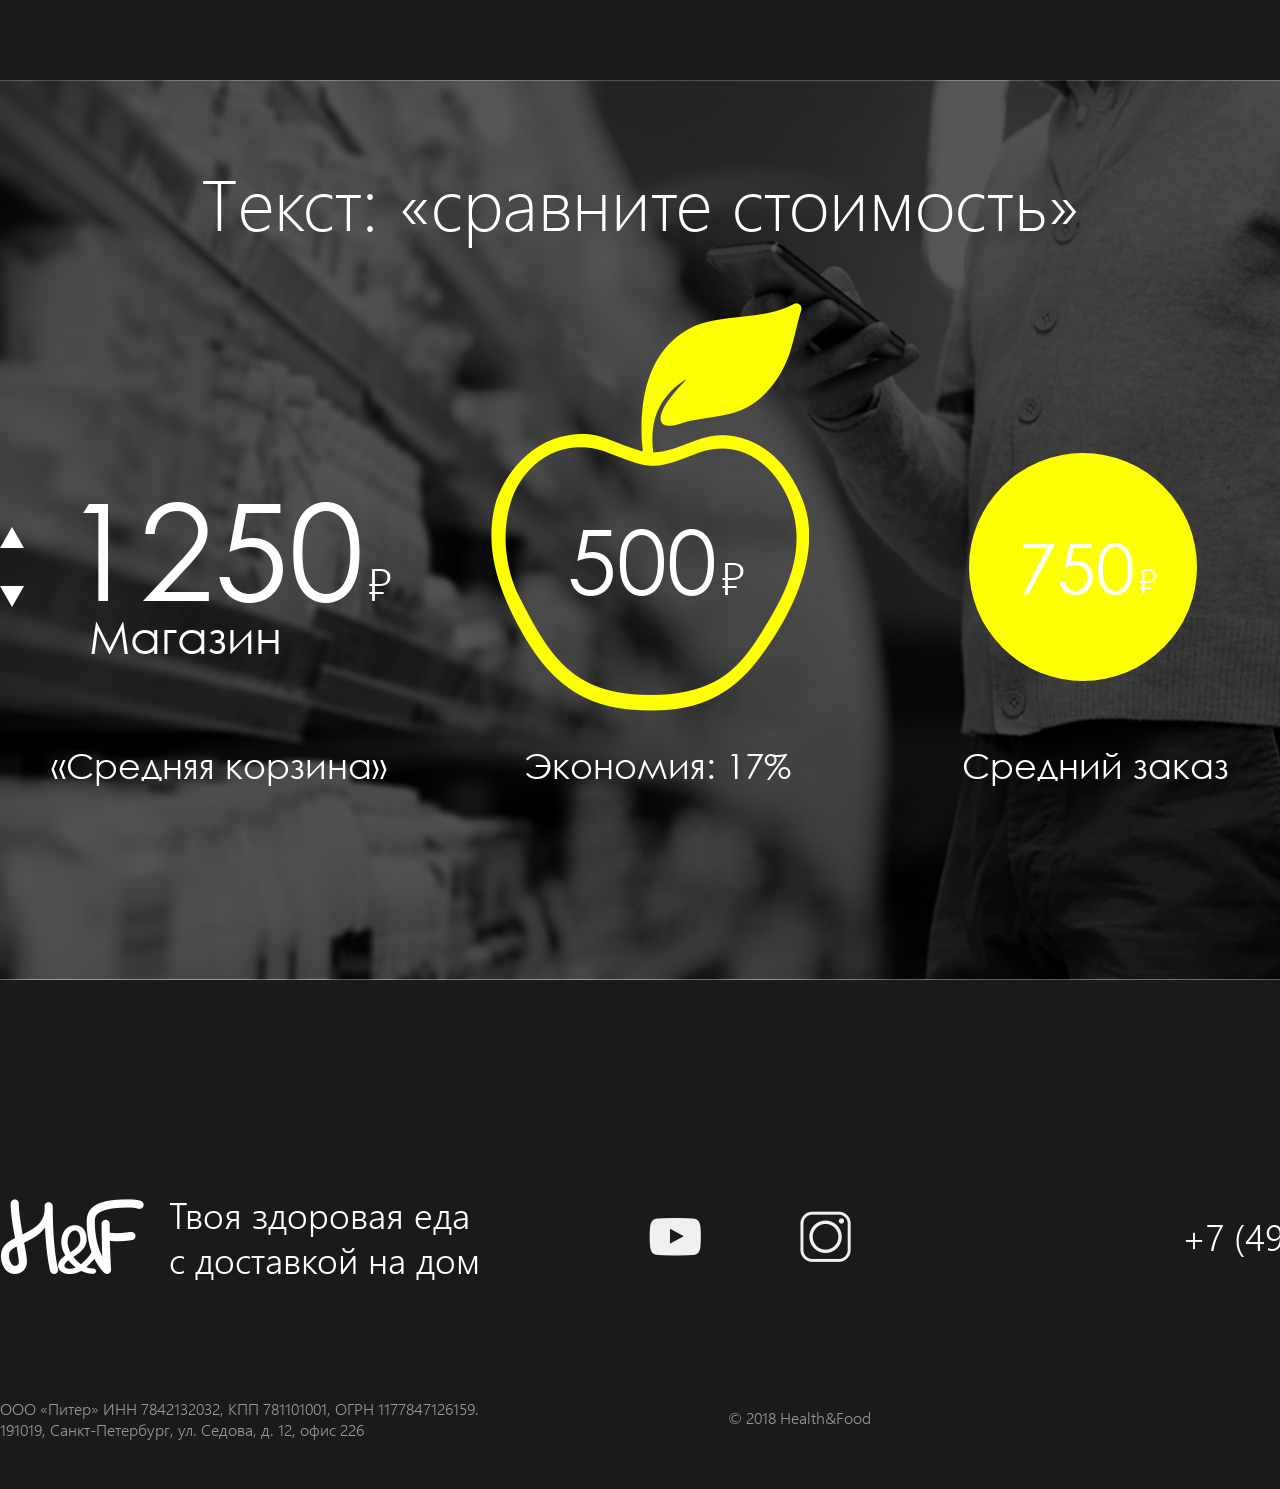
==== commit 85dc90a5: "comparison + footer + why h&f" ====
--- a/index.html
+++ b/index.html
@@ -15,6 +15,7 @@
         <link rel="stylesheet" href="css/normalize.css">
         <link rel="stylesheet" href="js/jquery-ui-1.12.1.custom/jquery-ui.min.css">
         <link rel="stylesheet" href="css/main.css">
+        <link rel="stylesheet" href="css/17.02.css">
     </head>
     <body>
         <!--[if lte IE 9]>
@@ -104,7 +105,7 @@
 					</div>
         </div>
 
-				<div class="screen" id="calculatorSection">
+        <div class="screen" id="calculatorSection">
 					<div class="titleScreen">
 						<h1>Калькулятор</h1>
 					</div>
@@ -184,6 +185,145 @@
 
 				</div>
 
+        <div class="screen whyUsScreen" id="whyUsScreen">
+            <h1>Почему Health&Food?</h1>
+
+            <div class="whyUs__container">
+                <div class="whyUs row justify-between">
+                    <div class="whyUs__item">
+                        <div class="whyUs__icon">
+                            <img src="img/weightControl.png" alt="" class="whyUs__icon">
+                        </div>
+                        <div class="whyUs__descr">
+                            <span>Контроль веса</span>
+                        </div>
+                    </div>
+
+                    <div class="whyUs__item">
+                        <div class="whyUs__icon">
+                            <img src="img/timeEconomy.png" alt="" class="whyUs__icon">
+                        </div>
+                        <div class="whyUs__descr">
+                            <span>Экономия времени</span>
+                        </div>
+                    </div>
+
+                    <div class="whyUs__item">
+                        <div class="whyUs__icon">
+                            <img src="img/dishes.png" alt="" class="whyUs__icon">
+                        </div>
+                        <div class="whyUs__descr">
+                            <span>Не надо мыть посуду</span>
+                        </div>
+                    </div>
+
+                    <div class="whyUs__item">
+                        <div class="whyUs__icon">
+                            <img src="img/goodFood.png" alt="" class="whyUs__icon">
+                        </div>
+                        <div class="whyUs__descr">
+                            <span>Вкусная и полезная пища</span>
+                        </div>
+                    </div>
+                </div>
+            </div>
+
+        </div>
+
+        <div class="screen comparisonScreen" id="comparison">
+            <div class="titleScreen">
+                <h1>Текст: «сравните стоимость»</h1>
+            </div>
+
+            <div class="comparisonScreen__container">
+                <div class="row comparisonScreen__mainRow align-center">
+                    <div class="col-third comparison__item comparison__market">
+                        <div class="comparison__itemWrapper">
+                            <div class="market__spin">
+                                <span class="spin__up"></span>
+                                <span class="spin__down"></span>
+                            </div>
+                            <div class="market__text">
+                                <p class="market__price">
+                                    <span class="market__sum">1250</span>
+                                    <span class="market__currency">₽</span>
+                                </p>
+                                <p class="market__type">Магазин</p>
+                            </div>
+                        </div>
+                    </div>
+                    <div class="col-third comparison__item comparison__economy">
+                        <div class="comparison__itemWrapper">
+                            <p class="economy__text">
+                                <span class="economy__sum">500</span>
+                                <span class="economy__currency">₽</span>
+                            </p>
+                        </div>
+                    </div>
+                    <div class="col-third comparison__item comparison__price">
+                        <div class="comparison__itemWrapper">
+                            <p class="price__text">
+                                <span class="price__sum">750</span>
+                                <span class="price__currency">₽</span>
+                            </p>
+                        </div>
+                    </div>
+                </div>
+
+                <div class="row underText">
+                    <div class="col-third">
+                        <p>«Средняя корзина»</p>
+                    </div>
+                    <div class="col-third">
+                        <p>Экономия: 17%</p>
+                    </div>
+                    <div class="col-third">
+                        <p>Средний заказ</p>
+                    </div>
+                </div>
+            </div>
+        </div>
+
+        <footer>
+            <div class="footer__container">
+                <div class="row align-center footer__topRow">
+                    <div class="col-third row align-center">
+                        <img src="img/logo_white.png" alt="">
+                        <div class="footer__descr">
+                            <p>Твоя здоровая еда</p>
+                            <p>с доставкой на дом</p>
+                        </div>
+                    </div>
+                    <div class="col-third">
+                        <div class="socialNetworks row justify-around align-center">
+                            <a href="#" class="social__icon">
+                                <img src="img/yt.png" alt="">
+                            </a>
+                            <a href="#" class="social__icon">
+                                <img src="img/inst.png" alt="">
+                            </a>
+                            <a href="#" class="social__icon">
+                                <img src="img/vk.png" alt="">
+                            </a>
+                        </div>
+                    </div>
+                    <div class="col-third">
+                        <p class="footer__phone">+7 (499) 956-45-07</p>
+                    </div>
+                </div>
+                <div class="row align-center footer__bottomRow">
+                    <div class="col-third footer__info">
+                        <p>ООО «Питер» ИНН 7842132032, КПП 781101001, ОГРН 1177847126159.</p>
+                        <p>191019, Санкт-Петербург, ул. Седова, д. 12, офис 226</p>
+                    </div>
+                    <div class="col-third">
+                        <p class="footer__copyright">© 2018 Health&Food</p>
+                    </div>
+                    <div class="col-third"></div>
+                </div>
+            </div>
+        </footer>
+
         <script src="js/vendor/modernizr-3.5.0.min.js"></script>
         <script src="https://code.jquery.com/jquery-3.2.1.min.js" integrity="sha256-hwg4gsxgFZhOsEEamdOYGBf13FyQuiTwlAQgxVSNgt4=" crossorigin="anonymous"></script>
         <script>window.jQuery || document.write('<script src="js/vendor/jquery-3.2.1.min.js"><\/script>')</script>
--- a/css/17.02.css
+++ b/css/17.02.css
@@ -0,0 +1,281 @@
+/* ЗАКИНУТЬ В MAIN !!!
+!!!!!!!!!!!!!!!!!!!!!!
+*/
+
+/*.row {*/
+    /*margin-left: auto;*/
+    /*margin-right: auto;*/
+/*}*/
+
+.align-center {
+    align-items: center;
+}
+
+.align-end {
+    align-items: flex-end;
+}
+
+/*!!!!!!!!!!!!!!!!!!!!*/
+
+/* WHY US SCREEN*/
+
+.whyUsScreen {
+    background-color: #1a1a1a;
+    height: 580px;
+}
+
+.whyUsScreen > h1 {
+    margin-top: 130px;
+    color: #fff;
+    text-align: center;
+}
+
+.whyUs__container {
+    width: 1020px;
+    max-width: 1020px;
+    padding-top: 60px;
+    margin: 0 auto;
+}
+
+.whyUs__item {
+    text-align: center;
+    max-width: 134px;
+    display: flex;
+    flex-direction: column;
+    align-items: center;
+    justify-content: flex-end;
+}
+
+.whyUs__icon {
+    display: flex;
+    flex-grow: 1;
+    align-items: center;
+    margin-bottom: 10px;
+}
+
+.whyUs__descr {
+    display: flex;
+    height: 45px;
+}
+
+.whyUs__descr > span {
+    color: #fff;
+    font-family: 'SegoeUiSemilight';
+    font-size: 18px;
+    margin: auto;
+    line-height: 25px;
+}
+
+/* END WHY US SCREEN*/
+
+
+/* COMPARISON */
+
+.comparisonScreen {
+    background-image: url(../img/comparisonScreen.jpg);
+    color: #fff;
+}
+
+.comparisonScreen .titleScreen {
+    padding-top: 80px;
+}
+
+.comparisonScreen .titleScreen > h1 {
+    color: #fff;
+}
+
+.comparisonScreen__container {
+    width: 1315px;
+    max-width: 1315px;
+    margin: 0 auto;
+}
+
+.comparisonScreen__mainRow {
+    max-width: 1300px;
+    width: 1300px;
+}
+
+.comparison__market {
+    padding-top: 120px;
+}
+
+.comparison__market > .comparison__itemWrapper {
+    display: flex;
+    align-items: center;
+    flex-direction: row;
+}
+
+.market__spin {
+    margin-right: 40px;
+}
+
+.market__spin > span {
+    display: block;
+    width: 0;
+    height: 0;
+    cursor: pointer;
+}
+
+.market__spin .spin__up {
+    border-bottom: 21px solid #fff;
+    border-left: 12px solid transparent;
+    border-right: 12px solid transparent;
+    margin-bottom: 38px;
+}
+
+.market__spin .spin__down {
+    border-top: 21px solid #fff;
+    border-left: 12px solid transparent;
+    border-right: 12px solid transparent;
+}
+
+.market__text {
+    text-align: left;
+}
+
+.market__price {
+    margin: 0;
+}
+
+.market__type {
+    font-family: CenturyGothic;
+    font-size: 45px;
+    margin: 0;
+    padding-left: 25px;
+    margin-top: -15px;
+}
+
+.market__sum {
+    font-family: 'CenturyGothic';
+    font-size: 135px;
+    color: #fff;
+}
+
+.market__currency {
+    font-family: 'SegoeUISemilight';
+    font-size: 45px;
+}
+
+.comparison__economy img {
+    position: absolute;
+}
+
+.comparison__economy > .comparison__itemWrapper {
+    background-image: url(../img/ap.png);
+    width: 318px;
+    height: 408px;
+    margin: auto;
+}
+
+.economy__text {
+    text-align: center;
+    margin: 0;
+    padding-top: 205px;
+    padding-left: 13px;
+}
+
+.economy__sum {
+    font-family: 'CenturyGothic';
+    font-size: 90px;
+    color: #fff;
+}
+
+.economy__currency {
+    font-family: 'SegoeUISemilight';
+    font-size: 45px;
+}
+
+.price__text {
+    margin: auto;
+    padding-left: 8px;
+}
+
+.comparison__price {
+    padding-top: 120px;
+}
+
+.comparison__price > .comparison__itemWrapper {
+    width: 228px;
+    height: 228px;
+    border-radius: 50%;
+    background-color: #ffff04;
+    margin: auto;
+    display: flex;
+}
+
+.price__sum {
+    font-family: 'CenturyGothic';
+    font-size: 70px;
+    color: #fff;
+}
+
+.price__currency {
+    font-family: 'SegoeUISemilight';
+    font-size: 35px;
+}
+
+
+.underText p {
+    font-family: 'CenturyGothic';
+    font-size: 35px;
+    text-align: center;
+}
+
+
+/* END COMPARISON */
+
+
+/* FOOTER */
+
+footer {
+    background-color: #1a1a1a;
+}
+
+.footer__container {
+    width: 1600px;
+    max-width: 1600px;
+    margin: 0 auto;
+    padding: 200px 0 45px 0;
+}
+
+.footer__descr {
+    font-family: SegoeUISemilight;
+    font-size: 36px;
+    color: #fff;
+    padding-left: 25px;
+}
+
+.footer__descr > p {
+    margin: 0;
+    line-height: 45px;
+}
+
+.socialNetworks {
+    max-width: 400px;
+    margin: auto;
+}
+
+.footer__phone {
+    color: #fff;
+    font-size: 36px;
+    font-family: SegoeUiSemilight;
+    text-align: center;
+}
+
+.footer__bottomRow {
+    color: #999;
+    font-family: SegoeUISemilight;
+    font-size: 16px;
+    padding-top: 100px;
+}
+
+.footer__info > p {
+    margin: 0;
+    line-height: 21px;
+}
+
+.footer__copyright {
+    text-align: center;
+}
+
+/* END FOOTER */
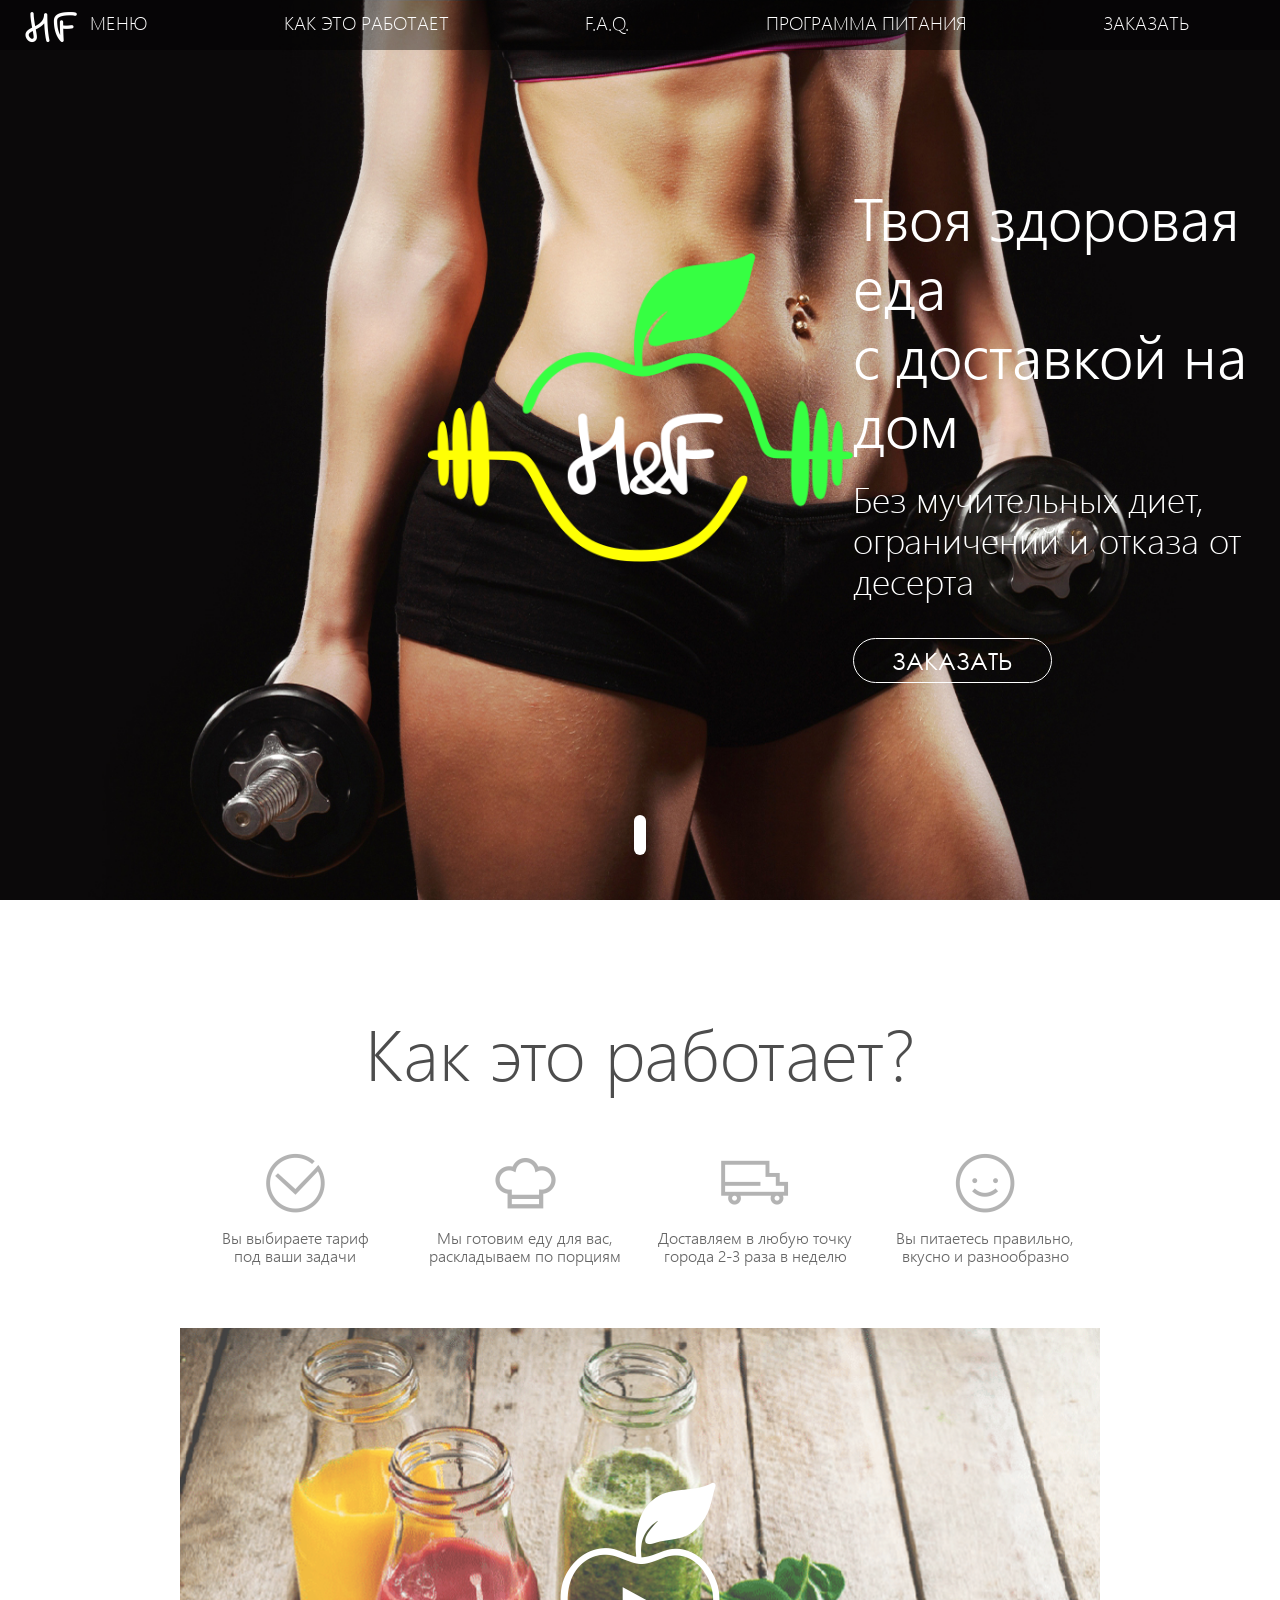
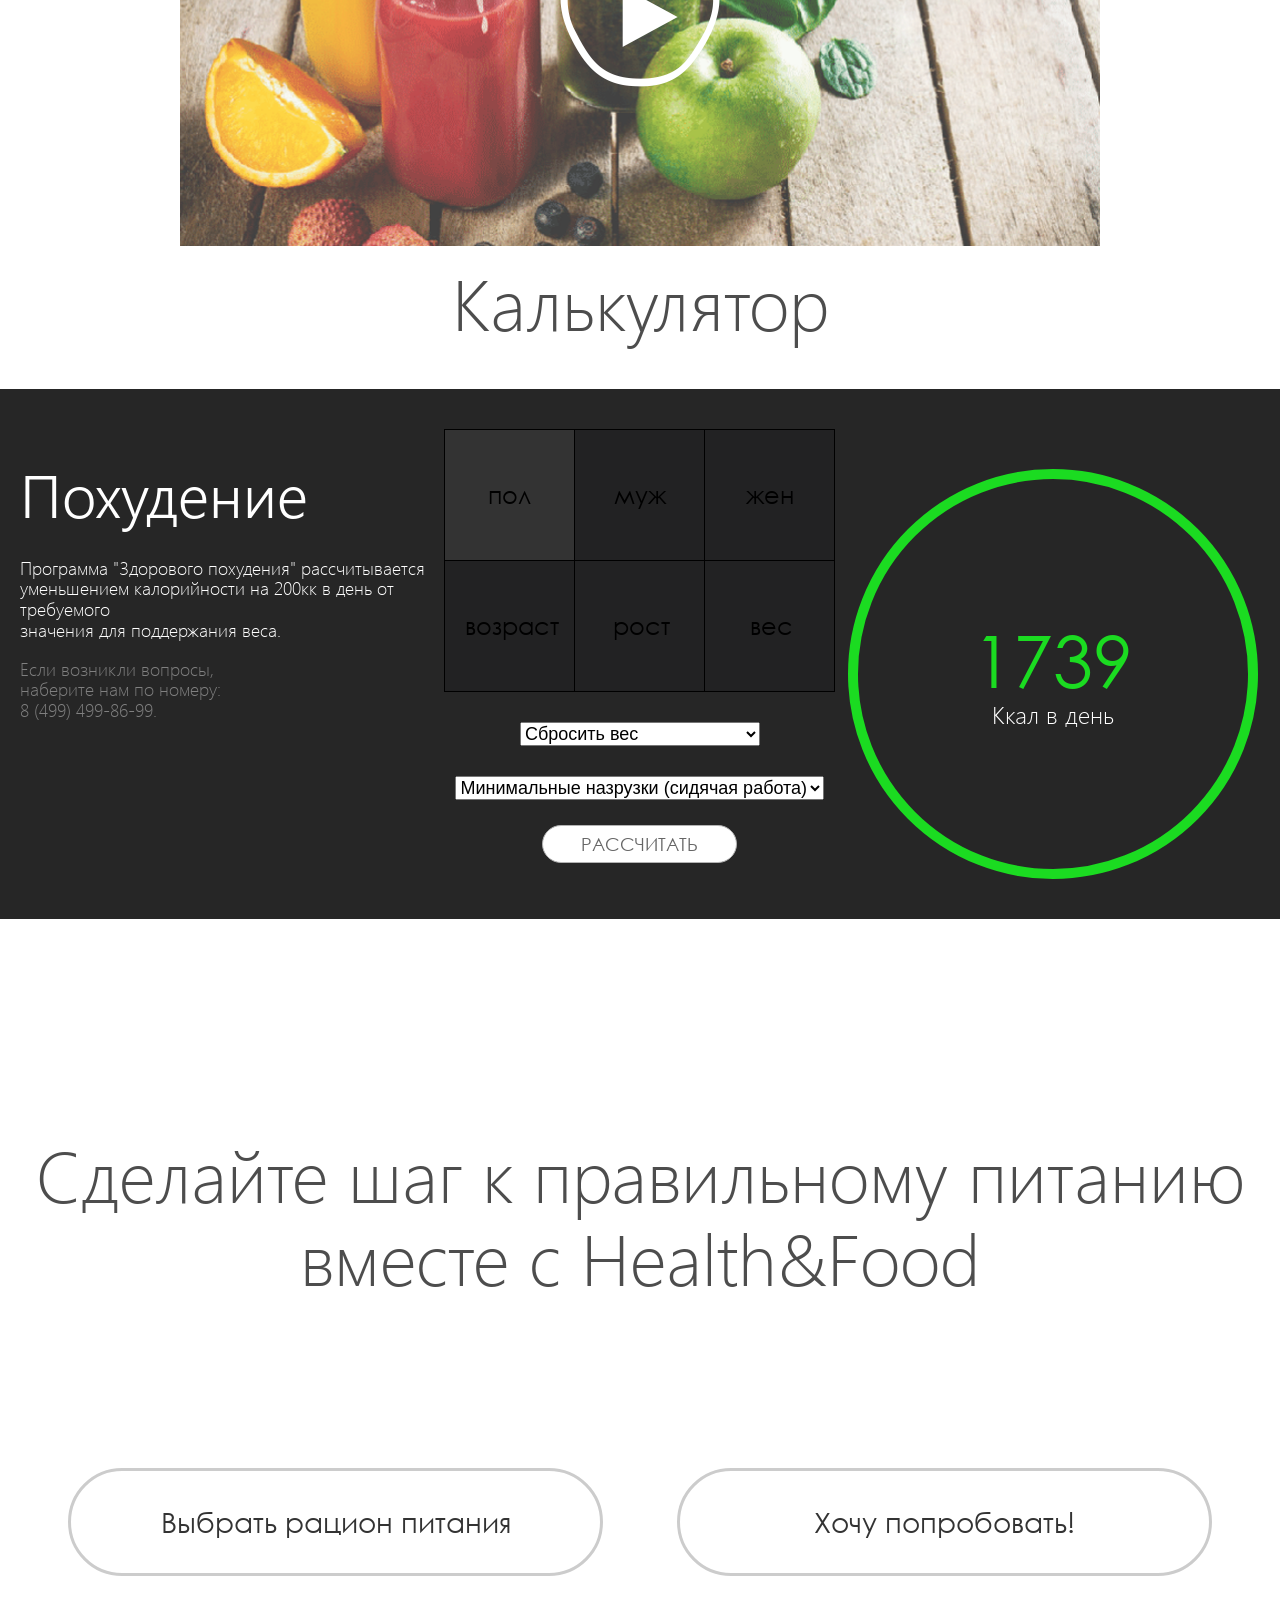
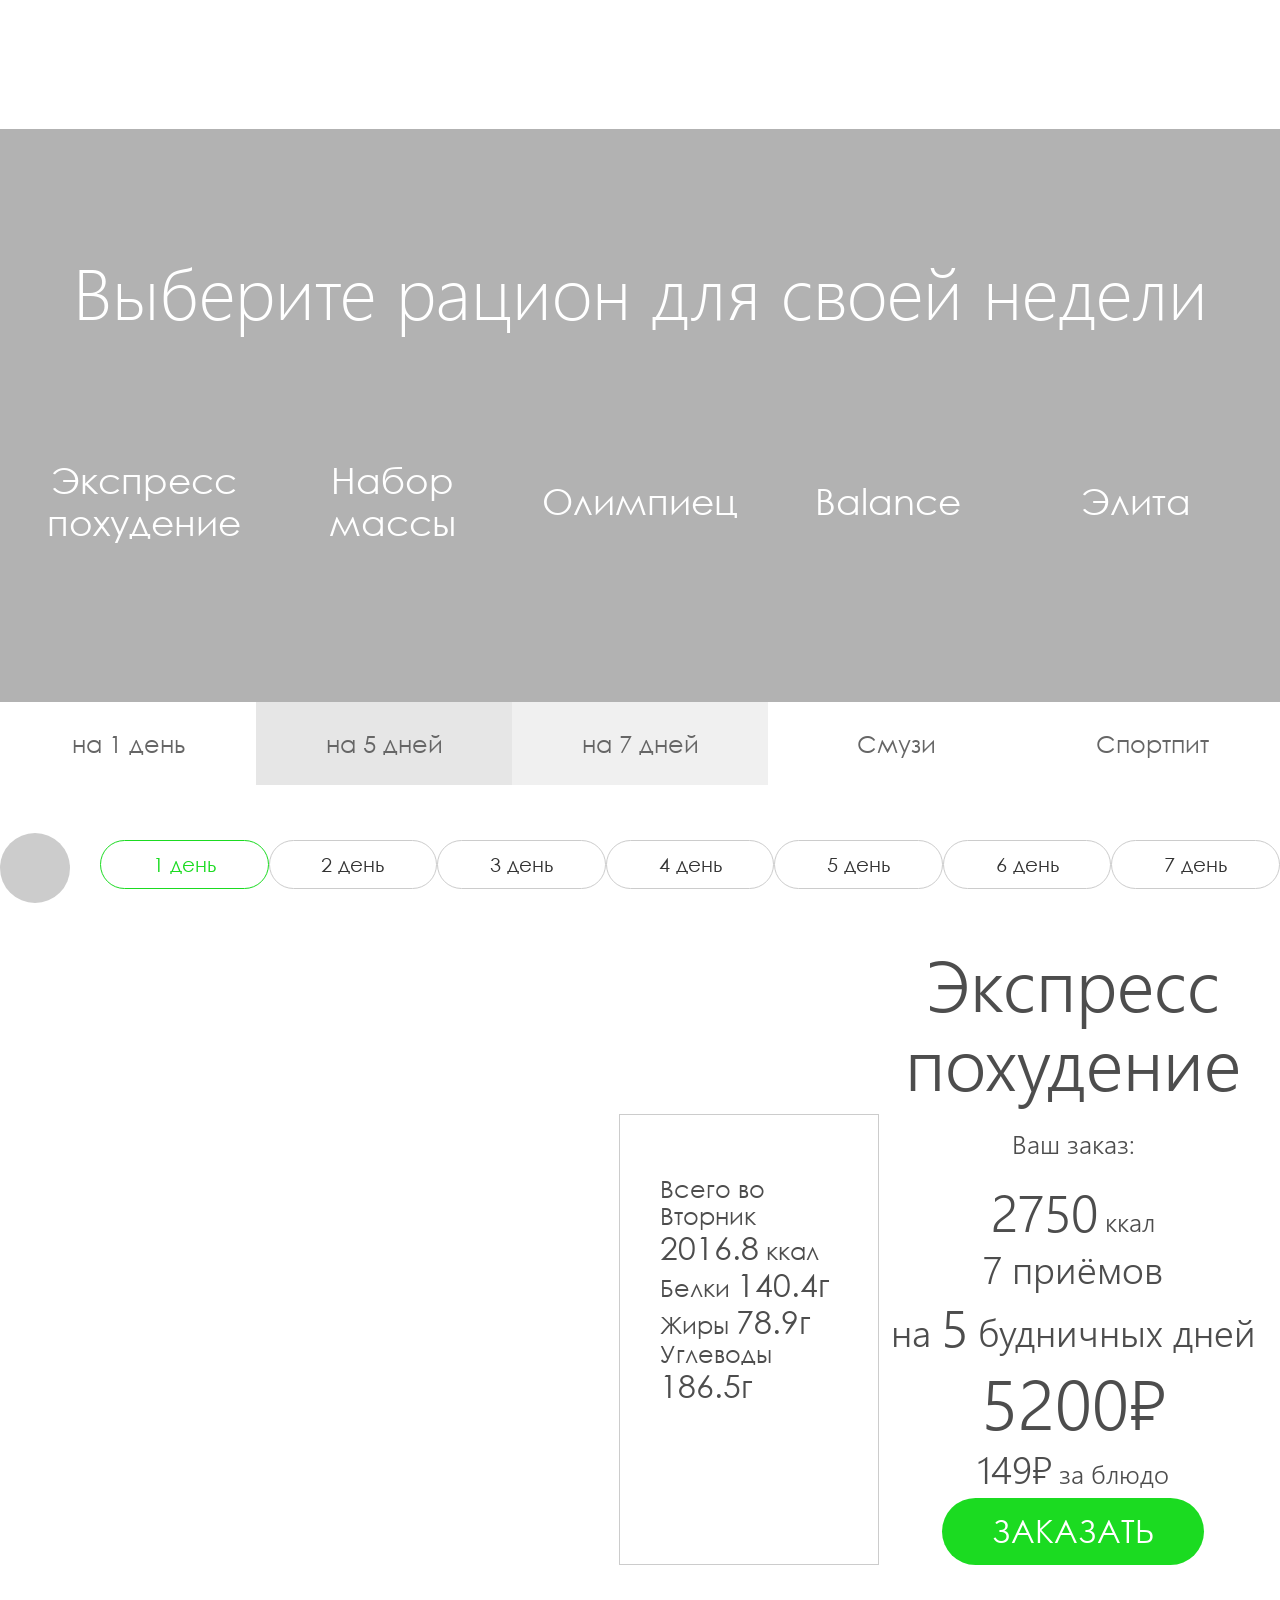
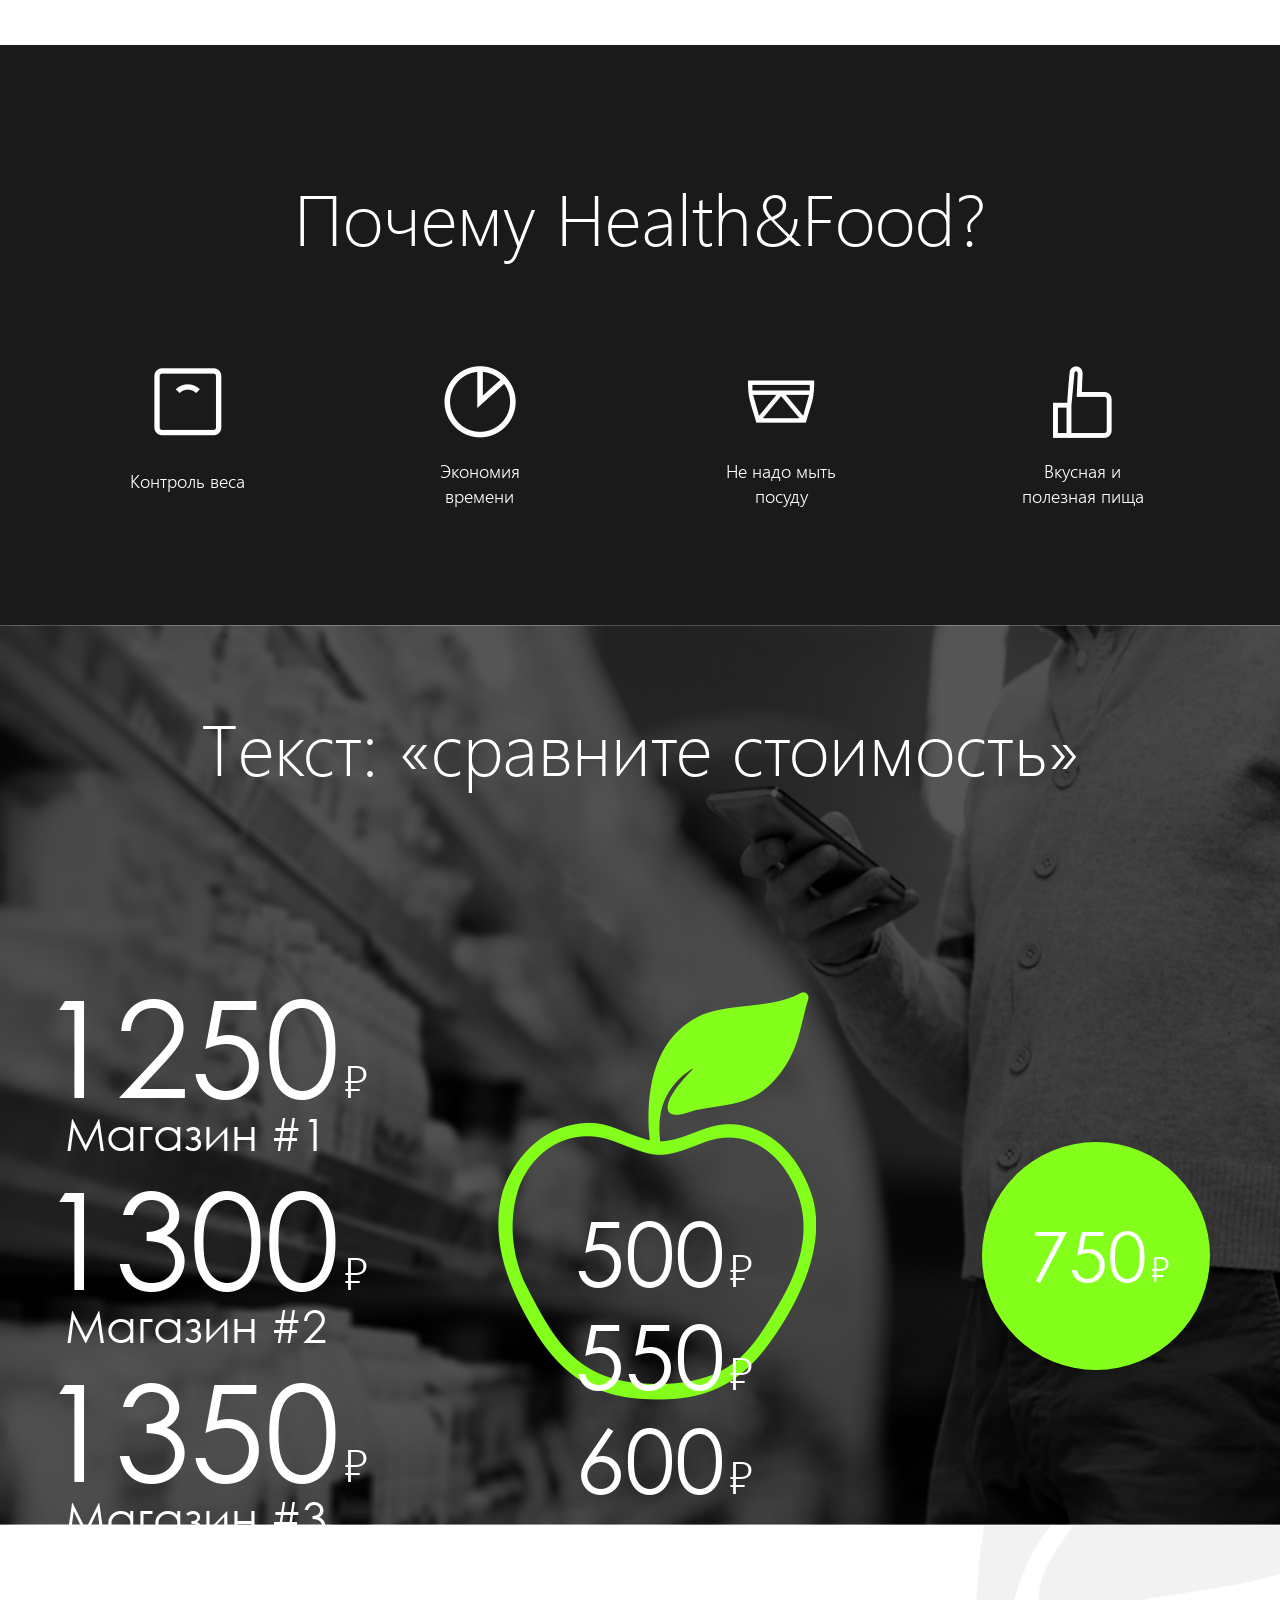
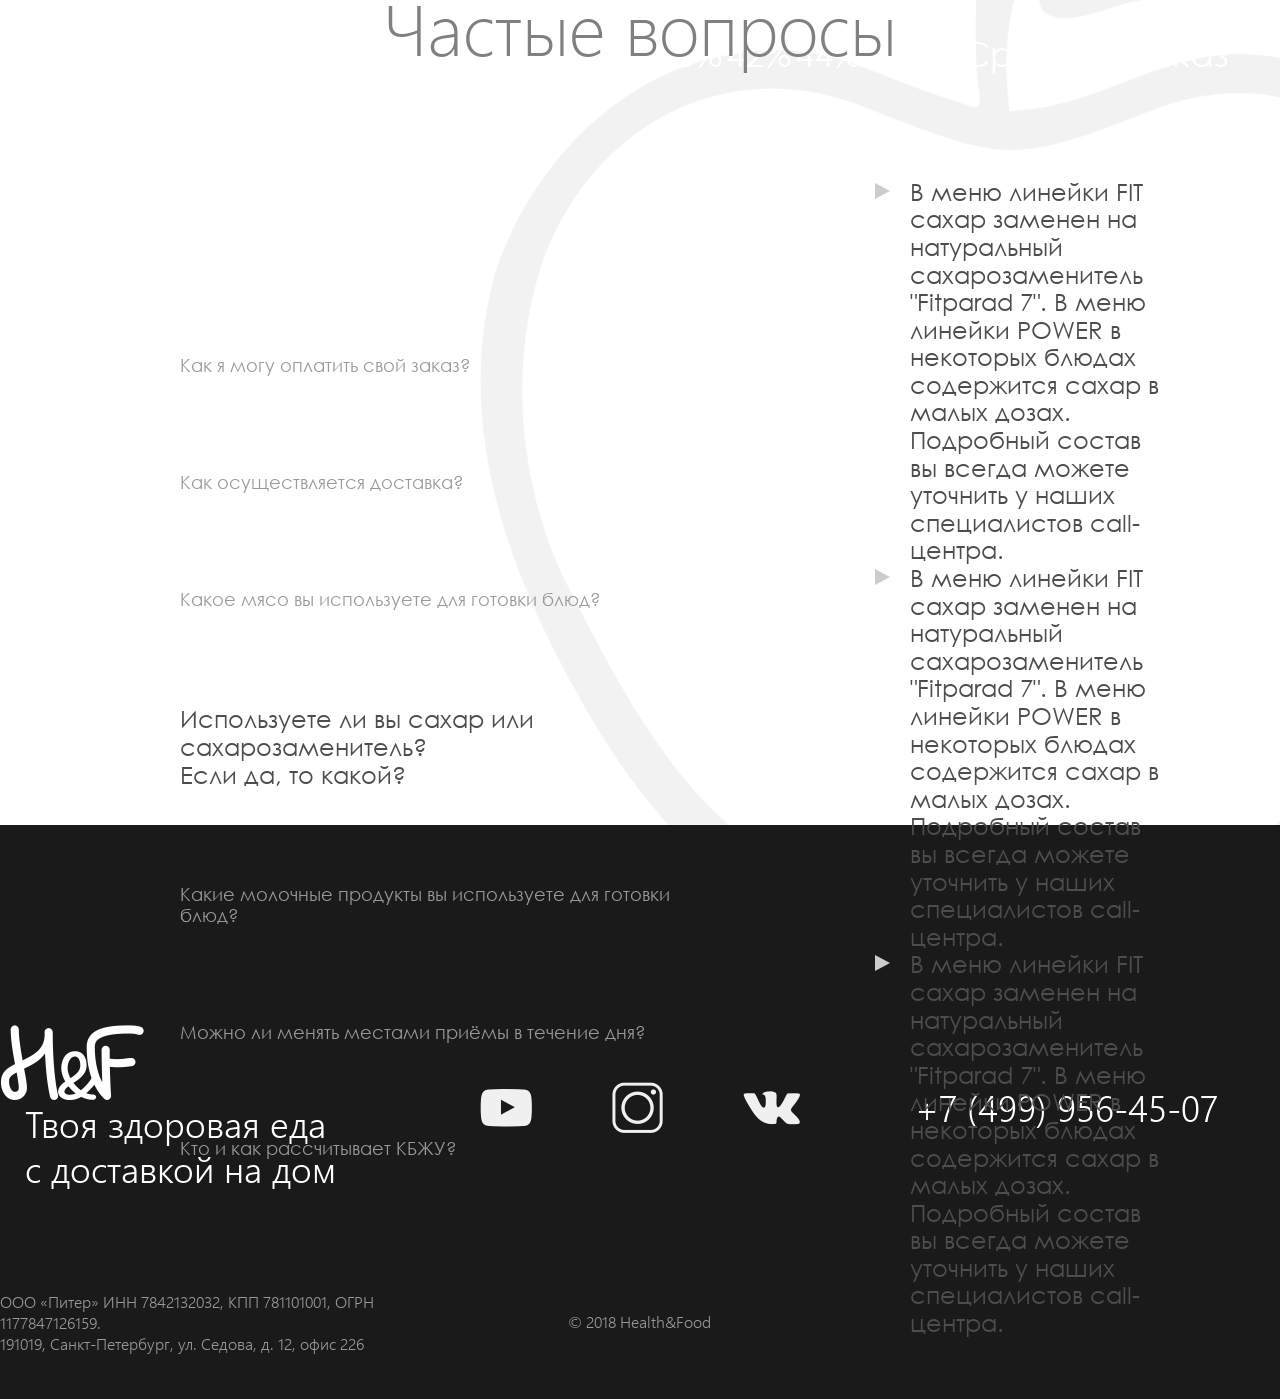
==== commit 8fe09ea4: "comarison + faq" ====
--- a/index.html
+++ b/index.html
@@ -14,8 +14,9 @@
         <link rel="stylesheet" href="css/fonts.css">
         <link rel="stylesheet" href="css/normalize.css">
         <link rel="stylesheet" href="js/jquery-ui-1.12.1.custom/jquery-ui.min.css">
+        <link rel="stylesheet" href="css/slick.css">
+        <link rel="stylesheet" href="css/slick-theme.css">
         <link rel="stylesheet" href="css/main.css">
-        <link rel="stylesheet" href="css/17.02.css">
     </head>
     <body>
         <!--[if lte IE 9]>
@@ -33,7 +34,7 @@
                 <ul class="row justify-between menu">
                     <li><a class="ancorTrigger" href="#main">Меню</a></li>
                     <li><a class="ancorTrigger" href="#how_it_works">Как это работает</a></li>
-                    <li><a class="ancorTrigger" href="#">F.A.Q.</a></li>
+                    <li><a class="ancorTrigger" href="#faq">F.A.Q.</a></li>
                     <li><a class="ancorTrigger" href="#">Программа питания</a></li>
                     <li><a class="ancorTrigger" href="#">Заказать</a></li>
                 </ul>
@@ -60,9 +61,7 @@
             </div>
         </div>
 
-
-
-        <div class="screen screenWidth_920" id="how_it_works">
+        <div class="screen howItWorksScreen screenWidth_920" id="how_it_works">
 					<div class="rowColumn justify-center">
 						<div class="titleScreen">
 							<h1>Как это работает?</h1>
@@ -105,7 +104,7 @@
 					</div>
         </div>
 
-        <div class="screen" id="calculatorSection">
+        <div class="screen calculatorScreen" id="calculatorSection">
 					<div class="titleScreen">
 						<h1>Калькулятор</h1>
 					</div>
@@ -153,36 +152,314 @@
 											</div>
 										</div>
 									</div>
-                                    <div class="selectMenu">
-                                        <select name="purpose" id="purposeSelect">
-                                            <option value="popularity" selected>Сбросить вес</option>
-                                            <option value="price_descen">По цене (по убыванию)</option>
-                                            <option value="price_ascen">По цене (по возрастанию)</option>
-                                        </select>
-                                    </div>
-                                    <div class="selectMenu">
-                                        <select name="purpose" id="activitiesSelect">
-                                            <option value="popularity" selected>Минимальные назрузки (сидячая работа)</option>
-                                            <option value="price_descen">По цене (по убыванию)</option>
-                                            <option value="price_ascen">По цене (по возрастанию)</option>
-                                        </select>
-                                    </div>
-                                    <div class="calculateButton">
-                                        <a href="#" class="roundButton roundButton_grey roundButton_small">Рассчитать</a>
-                                    </div>
+									<div class="selectMenu">
+										<select name="purpose" id="purposeSelect">
+											<option value="popularity" selected>Сбросить вес</option>
+											<option value="price_descen">По цене (по убыванию)</option>
+											<option value="price_ascen">По цене (по возрастанию)</option>
+										</select>
+									</div>
+									<div class="selectMenu">
+										<select name="purpose" id="activitiesSelect">
+											<option value="popularity" selected>Минимальные назрузки (сидячая работа)</option>
+											<option value="price_descen">По цене (по убыванию)</option>
+											<option value="price_ascen">По цене (по возрастанию)</option>
+										</select>
+									</div>
+									<div class="calculateButton">
+										<a href="#" class="roundButton roundButton_grey roundButton_small">Рассчитать</a>
+									</div>
 								</div>
 							</div>
 							<div class="calcSectionBlock col-third">
 								<div class="calculatorOutputWrapper">
-                                    <div class="calculatorOutput">
-                                        <p class="calculationResults">1739</p>
-                                        <p class="calculationMeasurement">Ккал в день</p>
-                                    </div>
+									<div class="calculatorOutput">
+										<p class="calculationResults">1739</p>
+										<p class="calculationMeasurement">Ккал в день</p>
+									</div>
 								</div>
 							</div>
 						</div>
 					</div>
 
+				</div>
+
+        <div class="screen tryOutScreen justify-center" id="tryOut">
+					<div class="rowColumn">
+						<div class="titleScreen">
+							<h1>Сделайте шаг к правильному питанию <br>вместе с Health&Food</h1>
+						</div>
+						<div class="btnsWrap horizontal-center">
+							<a href="">Выбрать рацион питания</a>
+							<a href="">Хочу попробовать!</a>
+						</div>
+					</div>
+				</div>
+
+        <div class="screen_large rationScreen"  id="js-Tabs">
+
+					<div class="choiceRations">
+
+						<div class="row">
+							<div class="titleScreen">
+								<h1>Выберите рацион для своей недели</h1>
+							</div>
+
+							<div class="rationNames screenWidth_1600">
+								<div class="rationName col-fifth js-tabWidget__tab js-tabWidget__tab_active_yes" tabindex="0">
+									<p>Экспресс похудение</p>
+									<div class="rationDescription">
+										<span>2750 ккал</span>
+										<span>Похудеть быстро</span>
+									</div>
+								</div>
+								<div class="rationName col-fifth js-tabWidget__tab" tabindex="1">
+									<p>Набор массы</p>
+									<div class="rationDescription">
+										<span>2750 ккал</span>
+										<span>Хочу подкачаться</span>
+									</div>
+								</div>
+								<div class="rationName col-fifth js-tabWidget__tab" tabindex="2">
+									<p>Олимпиец</p>
+									<div class="rationDescription">
+										<span>2750 ккал</span>
+										<span>Для настоящих спортсменов</span>
+									</div>
+								</div>
+								<div class="rationName col-fifth js-tabWidget__tab" tabindex="3">
+									<p>Balance</p>
+									<div class="rationDescription">
+										<span>2750 ккал</span>
+										<span>Оптимальное предложение</span>
+									</div>
+								</div>
+								<div class="rationName col-fifth js-tabWidget__tab" tabindex="4">
+									<p>Элита</p>
+									<div class="rationDescription">
+										<span>2750 ккал</span>
+										<span>Для самых абициозных</span>
+									</div>
+								</div>
+							</div>
+
+						</div>
+					</div>
+
+					<div class="tabWidget_contentContainer">
+
+
+						<div class="js-tabWidget__content js-tabWidget__content_current_yes">
+
+							<div class="rationTopPanel row">
+									<div class="rationTopPanel__item activePanel col-fifth">
+										на 1 день
+									</div>
+									<div class="rationTopPanel__item col-fifth">
+										на 5 дней
+									</div>
+									<div class="rationTopPanel__item col-fifth">
+										на 7 дней
+									</div>
+									<div class="rationTopPanel__item col-fifth">
+										Смузи
+									</div>
+									<div class="rationTopPanel__item col-fifth">
+										Спортпит
+									</div>
+							</div>
+
+							<div class="rationContainer">
+
+								<div class="panelDays row screenWidth_1600">
+									<div class="panelDaysMan strongMan">
+
+									</div>
+									<div class="panelDaysItem activeDay">
+										1 день
+									</div>
+									<div class="panelDaysItem">
+										2 день
+									</div>
+									<div class="panelDaysItem">
+										3 день
+									</div>
+									<div class="panelDaysItem">
+										4 день
+									</div>
+									<div class="panelDaysItem">
+										5 день
+									</div>
+									<div class="panelDaysItem">
+										6 день
+									</div>
+									<div class="panelDaysItem">
+										7 день
+									</div>
+								</div>
+
+								<div class="rationData row screenWidth_1600">
+
+									<div class="rationBlocksWrap row">
+
+										<div class="rationBlock col-third">
+											<div class="rationBlock__img">
+												<img src="img/ration.png" alt="">
+											</div>
+											<div class="rationBlock__overlay">
+												<div class="rationBlock__title">
+													<span>1.</span> Завтрак
+												</div>
+												<div class="rationBlock__info">
+													<p>Гранола с малиновым йогуртом.</p>
+													<p>200 г., 401 ккал <br>
+														Б–17.1 г., Ж–19.3 г., У–39.7 г.</p>
+												</div>
+											</div>
+										</div>
+
+										<div class="rationBlock col-third">
+											<div class="rationBlock__img">
+												<img src="img/ration.png" alt="">
+											</div>
+											<div class="rationBlock__overlay">
+												<div class="rationBlock__title">
+													<span>2.</span> Ланч
+												</div>
+												<div class="rationBlock__info">
+													<p>Гранола с малиновым йогуртом.</p>
+													<p>200 г., 401 ккал <br>
+														Б–17.1 г., Ж–19.3 г., У–39.7 г.</p>
+												</div>
+											</div>
+										</div>
+
+										<div class="rationBlock col-third">
+											<div class="rationBlock__img">
+												<img src="img/ration.png" alt="">
+											</div>
+											<div class="rationBlock__overlay">
+												<div class="rationBlock__title">
+													<span>3.</span> Обед
+												</div>
+												<div class="rationBlock__info">
+													<p>Гранола с малиновым йогуртом.</p>
+													<p>200 г., 401 ккал <br>
+														Б–17.1 г., Ж–19.3 г., У–39.7 г.</p>
+												</div>
+											</div>
+										</div>
+
+										<div class="rationBlock col-third">
+											<div class="rationBlock__img">
+												<img src="img/ration.png" alt="">
+											</div>
+											<div class="rationBlock__overlay">
+												<div class="rationBlock__title">
+													<span>4.</span> Полдник
+												</div>
+												<div class="rationBlock__info">
+													<p>Гранола с малиновым йогуртом.</p>
+													<p>200 г., 401 ккал <br>
+														Б–17.1 г., Ж–19.3 г., У–39.7 г.</p>
+												</div>
+											</div>
+										</div>
+										<div class="rationBlock col-third">
+											<div class="rationBlock__img">
+												<img src="img/ration.png" alt="">
+											</div>
+											<div class="rationBlock__overlay">
+												<div class="rationBlock__title">
+													<span>5.</span> Ужин
+												</div>
+												<div class="rationBlock__info">
+													<p>Гранола с малиновым йогуртом.</p>
+													<p>200 г., 401 ккал <br>
+														Б–17.1 г., Ж–19.3 г., У–39.7 г.</p>
+												</div>
+											</div>
+										</div>
+										<div class="rationBlock rationBlockTotal col-third">
+											<div class="rationBlockTotal__list">
+												<ul>
+													<li>Всего во Вторник <span>2016.8</span> ккал</li>
+													<li>Белки <span>140.4г</span></li>
+													<li>Жиры <span>78.9г</span></li>
+													<li>Углеводы <span>186.5г</span></li>
+												</ul>
+											</div>
+										</div>
+									</div>
+									<div class="rationSummWrap">
+										<div class="rationSummWrap__title">
+											Экспресс похудение
+										</div>
+										<div class="rationSummWrap__order">
+											<p>Ваш заказ:</p>
+											<div class="rationSummWrap__ccal"><span class="fontSize_52px">2750</span> ккал</div>
+											<div class="rationSummWrap__dose fontSize_38px"><span>7</span> приёмов </div>
+											<div class="rationSummWrap__days fontSize_38px">на <span class="fontSize_52px">5</span> будничных дней</div>
+											<div class="rationSummWrap__price fontSize_70px">5200₽</div>
+											<div class="rationSummWrap__averagePrice"><span class="fontSize_38px">149₽</span>  за блюдо</div>
+										</div>
+										<div class="rationSummWrap__button">
+												<button>Заказать</button>
+											</div>
+									</div>
+								</div>
+
+
+							</div>
+
+						</div>
+
+						<div class="js-tabWidget__content">
+							<div class="row tabWidget__deliveryTip">
+								<div class="col-md-12">
+									<div class="infoTip">
+										<div class="infoTip__icon"></div>
+										<span class="inlineText_fontSize_16px">При заказе установки, доставка техники по Ростову-на-Дону - <span class="inlineText_highlight_red">b!</span></span>
+									</div>
+								</div>
+							</div>
+
+						</div>
+
+						<div class="js-tabWidget__content">
+							<div class="row tabWidget__deliveryTip">
+								<div class="col-md-12">
+									<div class="infoTip">
+										<div class="infoTip__icon"></div>
+										<span class="inlineText_fontSize_16px">При заказе установки, доставка техники по Ростову-на-Дону - <span class="inlineText_highlight_red">c!</span></span>
+									</div>
+								</div>
+							</div>
+						</div>
+
+						<div class="js-tabWidget__content">
+							<div class="row">
+								<div class="col-md-12">
+									<div class="infoTip">
+										<div class="infoTip__icon"></div>
+										<span class="inlineText_fontSize_16px">При заказе установки, доставка техники по Ростову-на-Дону - <span class="inlineText_highlight_red">d!</span></span>
+									</div>
+								</div>
+							</div>
+						</div>
+
+						<div class="js-tabWidget__content">
+							<div class="row tabWidget__deliveryTip">
+								<div class="col-md-12">
+									<div class="infoTip">
+										<div class="infoTip__icon"></div>
+										<span class="inlineText_fontSize_16px">При заказе установки, доставка техники по Ростову-на-Дону - <span class="inlineText_highlight_red">e!</span></span>
+									</div>
+								</div>
+							</div>
+						</div>
+
+					</div>
 				</div>
 
         <div class="screen whyUsScreen" id="whyUsScreen">
@@ -240,24 +517,52 @@
                     <div class="col-third comparison__item comparison__market">
                         <div class="comparison__itemWrapper">
                             <div class="market__spin">
-                                <span class="spin__up"></span>
-                                <span class="spin__down"></span>
+                                <!--<span class="spin__up"></span>-->
+                                <!--<span class="spin__down"></span>-->
                             </div>
-                            <div class="market__text">
-                                <p class="market__price">
-                                    <span class="market__sum">1250</span>
-                                    <span class="market__currency">₽</span>
-                                </p>
-                                <p class="market__type">Магазин</p>
+                            <div class="marketPrice__slider">
+                                <div class="market__text">
+                                    <p class="market__price">
+                                        <span class="market__sum">1250</span>
+                                        <span class="market__currency">₽</span>
+                                    </p>
+                                    <p class="market__type">Магазин #1</p>
+                                </div>
+                                <div class="market__text">
+                                    <p class="market__price">
+                                        <span class="market__sum">1300</span>
+                                        <span class="market__currency">₽</span>
+                                    </p>
+                                    <p class="market__type">Магазин #2</p>
+                                </div>
+                                <div class="market__text">
+                                    <p class="market__price">
+                                        <span class="market__sum">1350</span>
+                                        <span class="market__currency">₽</span>
+                                    </p>
+                                    <p class="market__type">Магазин #3</p>
+                                </div>
                             </div>
+
                         </div>
                     </div>
                     <div class="col-third comparison__item comparison__economy">
                         <div class="comparison__itemWrapper">
-                            <p class="economy__text">
-                                <span class="economy__sum">500</span>
-                                <span class="economy__currency">₽</span>
-                            </p>
+                            <div class="economyPrice__slider">
+                                <p class="economy__text">
+                                    <span class="economy__sum">500</span>
+                                    <span class="economy__currency">₽</span>
+                                </p>
+                                <p class="economy__text">
+                                    <span class="economy__sum">550</span>
+                                    <span class="economy__currency">₽</span>
+                                </p>
+                                <p class="economy__text">
+                                    <span class="economy__sum">600</span>
+                                    <span class="economy__currency">₽</span>
+                                </p>
+                            </div>
+
                         </div>
                     </div>
                     <div class="col-third comparison__item comparison__price">
@@ -275,13 +580,92 @@
                         <p>«Средняя корзина»</p>
                     </div>
                     <div class="col-third">
-                        <p>Экономия: 17%</p>
+                        <div class="economyPercent__wrapper">
+                            <span class="economyPercent__textPart">Экономия: </span>
+                            <div class="economyPercent__slider">
+                                <span>40%</span>
+                                <span>42%</span>
+                                <span>44%</span>
+                            </div>
+                        </div>
                     </div>
                     <div class="col-third">
                         <p>Средний заказ</p>
                     </div>
                 </div>
             </div>
+        </div>
+
+        <div class="screen faqScreen" id="faq">
+            <div class="titleScreen">
+                <h1>Частые вопросы</h1>
+            </div>
+
+            <div class="row align-center faqMainRow">
+                <div class="col-half faqSliderPart">
+                    <div class="faqSlider"></div>
+                    <div class="questions">
+                        <div class="questions__item" data-question="0">
+                            <p>Как я могу оплатить свой заказ?</p>
+                        </div>
+                        <div class="questions__item" data-question="1">
+                            <p>Как осуществляется доставка?</p>
+                        </div>
+                        <div class="questions__item" data-question="2">
+                            <p>Какое мясо вы используете для готовки блюд?</p>
+                        </div>
+                        <div class="questions__item active" data-question="3">
+                            <p>Используете ли вы сахар или сахарозаменитель?<br>Если да, то какой?</p>
+                        </div>
+                        <div class="questions__item" data-question="4">
+                            <p>Какие молочные продукты вы используете для готовки блюд?</p>
+                        </div>
+                        <div class="questions__item" data-question="5">
+                            <p>Можно ли менять местами приёмы в течение дня?</p>
+                        </div>
+                        <div class="questions__item" data-question="6">
+                            <p>Кто и как рассчитывает КБЖУ?</p>
+                        </div>
+                    </div>
+                </div>
+                <div class="col-half">
+                    <div class="answers__wrapper">
+                        <div class="answersSlider">
+                            <div class="answer__item">
+                                <p>
+                                    В меню линейки FIT сахар заменен на
+                                    натуральный сахарозаменитель "Fitparad 7".
+                                    В меню линейки POWER в некоторых блюдах
+                                    содержится сахар в малых дозах. Подробный
+                                    состав вы всегда можете уточнить у наших
+                                    специалистов call-центра.
+                                </p>
+                            </div>
+                            <div class="answer__item">
+                                <p>
+                                    В меню линейки FIT сахар заменен на
+                                    натуральный сахарозаменитель "Fitparad 7".
+                                    В меню линейки POWER в некоторых блюдах
+                                    содержится сахар в малых дозах. Подробный
+                                    состав вы всегда можете уточнить у наших
+                                    специалистов call-центра.
+                                </p>
+                            </div>
+                            <div class="answer__item">
+                                <p>
+                                    В меню линейки FIT сахар заменен на
+                                    натуральный сахарозаменитель "Fitparad 7".
+                                    В меню линейки POWER в некоторых блюдах
+                                    содержится сахар в малых дозах. Подробный
+                                    состав вы всегда можете уточнить у наших
+                                    специалистов call-центра.
+                                </p>
+                            </div>
+                        </div>
+                    </div>
+                </div>
+            </div>
+
         </div>
 
         <footer>
@@ -329,6 +713,7 @@
         <script>window.jQuery || document.write('<script src="js/vendor/jquery-3.2.1.min.js"><\/script>')</script>
         <script src="js/jquery.easings.js"></script>
         <script src="js/plugins.js"></script>
+        <script src="js/slick.min.js"></script>
         <script src="js/main.js"></script>
 
         <!-- Google Analytics: change UA-XXXXX-Y to be your site's ID. -->
--- a/css/main.css
+++ b/css/main.css
@@ -126,6 +126,19 @@
     font-weight: 200;
 }
 
+.fontSize_52px {
+    font-size: 52px;
+}
+.fontSize_26px {
+    font-size: 26px;
+}
+.fontSize_38px {
+    font-size: 38px;
+}
+.fontSize_70px {
+    font-size: 70px;
+}
+
 
 
 /* GREED */
@@ -145,6 +158,26 @@
 .screenWidth_920 {
     max-width: 920px;
     margin: auto;
+    display: flex;
+}
+
+.screenWidth_1600 {
+    max-width: 1600px;
+    margin: auto;
+}
+
+#calculatorSection {
+    height: auto;
+}
+#tryOut {
+    height: 90vh;
+}
+
+
+/*for not flex blocks*/
+
+.horizontal-center {
+    text-align: center;
 }
 
 .row {
@@ -185,10 +218,21 @@
 
 /*колонки*/
 
+.col-half {
+    flex: 0 0 50%;
+    max-width: 50%;
+}
+
 .col-third {
     flex: 0 0 33.333333%;
     max-width: 33.333333%;
 }
+.col-fifth {
+    flex: 0 0 20%;
+    max-width: 20%;
+}
+
+
 
 /* END OF GREED */
 
@@ -614,6 +658,761 @@
 /* END THIRD SCREEN*/
 
 
+/*FOUTRH SCREEN*/
+
+
+.btnsWrap {
+    margin-top: 110px;
+}
+
+.btnsWrap a {
+    text-decoration: none;
+    color: #333333;
+    border: 3px solid #ccc;
+    border-radius: 70px;
+    font-size: 28px;
+    font-family: 'CenturyGothic';
+    padding: 35px 80px;
+    width: 535px;
+    display: inline-block;
+    box-sizing: border-box;
+    margin: 0 35px
+}
+
+.btnsWrap a:hover {
+    border-color: #1BDB21;
+}
+
+/*END FOUTRH SCREEN*/
+
+
+
+/*FIFTH SCREEN(RATIONS)*/
+
+
+.choiceRations {
+    background-image: url(../img/rations.png);
+    background-repeat: no-repeat;
+    background-size: cover;
+    position: relative;
+    padding: 60px 0;
+}
+.choiceRations:after {
+    position: absolute;
+    content: '';
+    left: 0;
+    top: 0;
+    right: 0;
+    bottom: 0;
+    background-color: rgba(0,0,0,0.3);
+}
+.choiceRations > .row {
+    position: relative;
+    z-index: 10;
+    overflow: hidden;
+}
+
+
+.choiceRations .titleScreen h1 {
+    color: #fff;
+}
+
+.rationContainer {
+    padding-bottom: 80px;
+}
+
+.rationNames {
+    width: 100%;
+    padding: 70px 20px 100px;
+    display: flex;
+    align-items: center;
+    height: 250px;
+    -webkit-box-sizing: border-box;
+    -moz-box-sizing: border-box;
+    box-sizing: border-box;
+}
+
+.rationName {
+    text-align: center;
+    color: #fff;
+    cursor: pointer;
+    position: relative;
+}
+.rationName p {
+    font-size: 36px;
+    font-family: 'CenturyGothic';
+    -webkit-transition: all 0.5s ease;
+    -o-transition: all 0.5s ease;
+    margin: 0;
+    transition: all 0.5s ease;
+    position: relative;
+    top: 0;
+}
+.rationDescription {
+    opacity: 0;
+    -webkit-transition: all 0.5s ease;
+    -o-transition: all 0.5s ease;
+    transition: all 0.5s ease;
+    position: absolute;
+    top: 200%;
+    left: 0;
+    right: 0;
+}
+.rationDescription span {
+    display: block;
+    font-size: 36px;
+}
+.rationDescription span:nth-child(2) {
+    font-family: 'SegoeUiSemilight';
+    font-size: 30px;
+}
+.rationName:hover p {
+    font-size: 40px;
+    top: -20px;
+}
+.rationName:hover .rationDescription {
+    top: calc(100% - 10px);
+    opacity: 1;
+}
+
+
+.js-tabWidget__content {
+    display: none;
+}
+.js-tabWidget__content_current_yes {
+    display: block;
+}
+
+.rationTopPanel__item {
+    color: #666;
+    font-size: 24px;
+    font-family: 'CenturyGothic';
+    text-align: center;
+    padding: 28px 0;
+    cursor: pointer;
+    -webkit-transition: all 0.4s ease;
+    -o-transition: all 0.4s ease;
+    transition: all 0.4s ease;
+}
+
+.rationTopPanel__item:first-child {
+    background-color: #d6d6d6;
+}
+.rationTopPanel__item:nth-child(2) {
+    background-color: #e6e6e6;
+}
+.rationTopPanel__item:nth-child(3) {
+    background-color: #f0f0f0;
+}
+
+.rationTopPanel__item.activePanel,
+.rationTopPanel__item:hover {
+    background-color: #fff;
+}
+
+
+.panelDays {
+    justify-content: space-between;
+    padding-left: 100px;
+    position: relative;
+    padding-top: 55px;
+}
+
+.panelDaysItem {
+    display: inline-block;
+    vertical-align: middle;
+    color: #333333;
+    border: 1px solid #ccc;
+    border-radius: 70px;
+    font-size: 20px;
+    font-family: 'CenturyGothic';
+    padding: 12px 0px;
+    text-align: center;
+    max-width: 180px;
+    flex: 1;
+    -webkit-transition: all 0.5s ease;
+    -o-transition: all 0.5s ease;
+    transition: all 0.5s ease;
+    cursor: pointer;
+}
+
+.panelDaysItem.activeDay,
+.panelDaysItem:hover {
+    border-color: #1BDB21;
+    color: #1BDB21;
+}
+
+.panelDaysMan {
+    width: 70px;
+    height: 70px;
+    background-color: #CCCCCC;
+    border-radius: 50%;
+    background-position: center;
+    background-size: 35%;
+    background-repeat: no-repeat;
+    position: absolute;
+    left: 0;
+    top: 48px;
+}
+
+.panelDaysMan.thinMan {
+    background-image: url(../img/man1.png);
+}
+
+.panelDaysMan.fatMan {
+    background-image: url(../img/man3.png);
+}
+
+.panelDaysMan.strongMan {
+    background-image: url(../img/man2.png);
+}
+
+
+.rationData {
+    margin-top: 55px;
+    padding-left: 100px;
+}
+
+.rationBlocksWrap {
+    flex: 0 0 66%;
+    max-width: 66%;
+}
+
+.rationSummWrap {
+    flex: 0 0 33%;
+    max-width: 33%;
+    text-align: center;
+    flex-direction: column;
+    justify-content: space-between;
+    display: flex;
+}
+
+.rationBlock {
+    border: 1px solid #fff;
+    -webkit-box-sizing: border-box;
+    -moz-box-sizing: border-box;
+    box-sizing: border-box;
+    position: relative;
+    overflow: hidden;
+    cursor: pointer;
+}
+
+.rationBlock__overlay {
+    position: absolute;
+    left: 0;
+    right: 0;
+    bottom: 0;
+    background-color: rgba(0,0,0,0.7);
+    color: #fff;
+    padding: 60px 20px 0 40px;
+    opacity: 0;
+    top: 100%;
+    -webkit-transition: all 0.5s ease;
+    -o-transition: all 0.5s ease;
+    transition: all 0.5s ease;
+    line-height: 1.1;
+}
+
+.rationBlock:hover .rationBlock__overlay {
+    opacity: 1;
+    top: 0;
+}
+
+.rationBlock img {
+    width: 100%;
+}
+
+.rationBlock__title {
+    font-size: 49px;
+    font-family: 'CenturyGothic';
+}
+.rationBlock__info {
+    font-size: 22px;
+    font-family: 'CenturyGothic';
+}
+
+.rationBlockTotal {
+    border-color: #ccc;
+    padding: 60px 20px 10px 40px;
+}
+.rationBlockTotal__list ul {
+    list-style-type: none;
+    padding: 0;
+    margin: 0;
+    font-size: 24px;
+    color: #4D4D4D;
+    font-family: 'CenturyGothic';
+}
+.rationBlockTotal__list ul span {
+    font-size: 32px;
+}
+
+
+.rationSummWrap {
+    color: #4d4d4d;
+    line-height: 1.1;
+    font-family: 'SegoeUiSemilight';
+    font-size: 26px;
+}
+
+.rationSummWrap__title {
+    font-size: 72px;
+}
+
+.rationSummWrap__button button {
+    color: #fff;
+    border: none;
+    background-color: #1BDB21;
+    border-radius: 50px;
+    font-size: 32px;
+    text-transform: uppercase;
+    font-family: 'CenturyGothic';
+    padding: 15px 50px;
+    cursor: pointer;
+    outline: none;
+}
+
+.rationSummWrap__order > div {
+    margin: 8px 0;
+}
+
+
+/*END FIFTH SCREEN(RATIONS)*/
+
+
+
+/* ЗАКИНУТЬ В MAIN !!!
+!!!!!!!!!!!!!!!!!!!!!!
+*/
+
+/*.row {*/
+    /*margin-left: auto;*/
+    /*margin-right: auto;*/
+/*}*/
+
+.align-center {
+    align-items: center;
+}
+
+.align-end {
+    align-items: flex-end;
+}
+
+/*!!!!!!!!!!!!!!!!!!!!*/
+
+/* WHY US SCREEN*/
+
+.whyUsScreen {
+    background-color: #1a1a1a;
+    height: 580px;
+}
+
+.whyUsScreen > h1 {
+    margin-top: 130px;
+    color: #fff;
+    text-align: center;
+}
+
+.whyUs__container {
+    width: 1020px;
+    max-width: 1020px;
+    padding-top: 60px;
+    margin: 0 auto;
+}
+
+.whyUs__item {
+    text-align: center;
+    max-width: 134px;
+    display: flex;
+    flex-direction: column;
+    align-items: center;
+    justify-content: flex-end;
+}
+
+.whyUs__icon {
+    display: flex;
+    flex-grow: 1;
+    align-items: center;
+    margin-bottom: 10px;
+}
+
+.whyUs__descr {
+    display: flex;
+    height: 45px;
+}
+
+.whyUs__descr > span {
+    color: #fff;
+    font-family: 'SegoeUiSemilight';
+    font-size: 18px;
+    margin: auto;
+    line-height: 25px;
+}
+
+/* END WHY US SCREEN*/
+
+
+/* COMPARISON */
+
+.comparisonScreen {
+    background-image: url(../img/comparisonScreen.jpg);
+    color: #fff;
+}
+
+.comparisonScreen .titleScreen {
+    padding-top: 80px;
+}
+
+.comparisonScreen .titleScreen > h1 {
+    color: #fff;
+}
+
+.comparisonScreen__container {
+    width: 1315px;
+    max-width: 1315px;
+    margin: 0 auto;
+}
+
+.comparisonScreen__mainRow {
+    padding-bottom: 90px;
+}
+
+.comparison__market {
+    padding-top: 120px;
+}
+
+.comparison__market > .comparison__itemWrapper {
+    display: flex;
+    align-items: center;
+    flex-direction: row;
+}
+
+.market__spin {
+    margin-right: 40px;
+}
+
+.market__spin > span {
+    display: block;
+    width: 0;
+    height: 0;
+    cursor: pointer;
+}
+
+.market__spin .spin__up {
+    border-bottom: 21px solid #fff;
+    border-left: 12px solid transparent;
+    border-right: 12px solid transparent;
+    margin-bottom: 38px;
+    transition: all .1s ease;
+}
+
+.market__spin .spin__down {
+    border-top: 21px solid #fff;
+    border-left: 12px solid transparent;
+    border-right: 12px solid transparent;
+    transition: all .1s ease;
+}
+
+.market__spin .spin__up:hover,
+.market__spin .spin__down:hover {
+    transform: scale(1.1);
+    transition: all 0.2s ease-out;
+}
+
+.market__spin .spin__up:active,
+.market__spin .spin__down:active {
+    transform: scale(0.9);
+    transition: all 0.05s ease-out;
+}
+
+.market__text {
+    text-align: left;
+}
+
+.market__price {
+    margin: 0;
+}
+
+.market__type {
+    font-family: CenturyGothic;
+    font-size: 45px;
+    margin: 0;
+    padding-left: 25px;
+    margin-top: -15px;
+}
+
+.market__sum {
+    font-family: 'CenturyGothic';
+    font-size: 135px;
+    color: #fff;
+}
+
+.market__currency {
+    font-family: 'SegoeUISemilight';
+    font-size: 45px;
+}
+
+.comparison__economy img {
+    position: absolute;
+}
+
+.comparison__economy > .comparison__itemWrapper {
+    background-image: url(../img/ap.png);
+    width: 305px;
+    height: 200px;
+    padding-top: 208px;
+    padding-left: 13px;
+    margin: auto;
+    filter: hue-rotate(31deg);
+}
+
+.economy__text {
+    text-align: center;
+    margin: 0;
+}
+
+.economy__sum {
+    font-family: 'CenturyGothic';
+    font-size: 90px;
+    color: #fff;
+}
+
+.economy__currency {
+    font-family: 'SegoeUISemilight';
+    font-size: 45px;
+}
+
+.price__text {
+    margin: auto;
+    padding-left: 8px;
+}
+
+.comparison__price {
+    padding-top: 120px;
+}
+
+.comparison__price > .comparison__itemWrapper {
+    width: 228px;
+    height: 228px;
+    border-radius: 50%;
+    background-color: #84ff1c;
+    margin: auto;
+    display: flex;
+}
+
+.price__sum {
+    font-family: 'CenturyGothic';
+    font-size: 70px;
+    color: #fff;
+}
+
+.price__currency {
+    font-family: 'SegoeUISemilight';
+    font-size: 35px;
+}
+
+
+.underText p,
+.underText span{
+    font-family: 'CenturyGothic';
+    font-size: 35px;
+    text-align: center;
+    margin: 0;
+}
+
+.economyPercent__wrapper {
+    text-align: center;
+    display: flex;
+    justify-content: center;
+}
+
+.economyPercent__textPart {
+    white-space: pre;
+}
+
+.economyPercent__slider {
+    display: inline-block;
+}
+
+.slick-vertical .slick-slide {
+    width: auto !important;
+    float: none;
+    outline: none;
+}
+
+
+/* END COMPARISON */
+
+
+/* FAQ SCREEN */
+
+.faqScreen .titleScreen > h1 {
+    color: #808080;
+}
+
+.faqScreen {
+    background-image: url(../img/ap_back.png);
+    background-size: contain;
+    background-position-x: 100%;
+}
+
+.faqMainRow {
+    height: 100%;
+    padding: 50px 0 150px 70px;
+}
+
+.faqSlider {
+    height: 100%;
+}
+
+.faqSlider.ui-slider {
+    width: 7px;
+    border-radius: 7px;
+    background-color: #e6e6e6;
+    cursor: pointer;
+}
+
+.faqSlider > .ui-slider-handle {
+    left: -11px;
+    margin-left: 0;
+    margin-bottom: -11px;
+    background-color: #fff;
+    border: 1px solid #b3b3b3;
+    border-radius: 27px;
+    width: 27px;
+    height: 27px;
+    outline: none;
+    cursor: pointer;
+}
+
+.faqSliderPart {
+    position: relative;
+    height: 100%;
+    display: flex;
+    flex-direction: row;
+    align-items: center;
+}
+
+.questions {
+    height: 100%;
+    padding-left: 110px;
+    display: flex;
+    flex-direction: column;
+    justify-content: space-around;
+}
+
+.questions__item {
+    cursor: pointer;
+}
+
+.questions .questions__item > p {
+    color: #999;
+    font-family: CenturyGothic;
+    font-size: 18px;
+    margin: 0;
+    transition: all .3s ease;
+}
+
+.questions .questions__item > p:hover {
+    color: #666;
+}
+
+.questions .questions__item.active > p {
+    color: #4d4d4d;
+    font-size: 24px;
+}
+
+.answers__wrapper {
+    padding: 0 120px 0 200px;
+}
+
+.answer__item {
+    font-family: CenturyGothic;
+    color: #4d4d4d;
+    font-size: 24px;
+    position: relative;
+    padding-left: 35px;
+}
+
+.answer__item > p {
+    margin: 0;
+    -webkit-backface-visibility: hidden;
+}
+
+.slick-slide {
+    outline: none;
+}
+
+.answer__item::before {
+    content: '';
+    top: 5px;
+    left: 0;
+    display: block;
+    position: absolute;
+    height: 0;
+    width: 0;
+    border-left: 15px solid #ccc;
+    border-top: 8px solid transparent;
+    border-bottom: 8px solid transparent;
+}
+
+/* END FAQ SCREEN */
+
+
+/* FOOTER */
+
+footer {
+    background-color: #1a1a1a;
+}
+
+.footer__container {
+    width: 100%;
+    max-width: 1600px;
+    margin: 0 auto;
+    padding: 200px 0 45px 0;
+}
+
+.footer__descr {
+    font-family: SegoeUISemilight;
+    font-size: 36px;
+    color: #fff;
+    padding-left: 25px;
+}
+
+.footer__descr > p {
+    margin: 0;
+    line-height: 45px;
+}
+
+.socialNetworks {
+    max-width: 400px;
+    margin: auto;
+}
+
+.footer__phone {
+    color: #fff;
+    font-size: 36px;
+    font-family: SegoeUiSemilight;
+    text-align: center;
+}
+
+.footer__bottomRow {
+    color: #999;
+    font-family: SegoeUISemilight;
+    font-size: 16px;
+    padding-top: 100px;
+}
+
+.footer__info > p {
+    margin: 0;
+    line-height: 21px;
+}
+
+.footer__copyright {
+    text-align: center;
+}
+
+/* END FOOTER */
 
 
 
